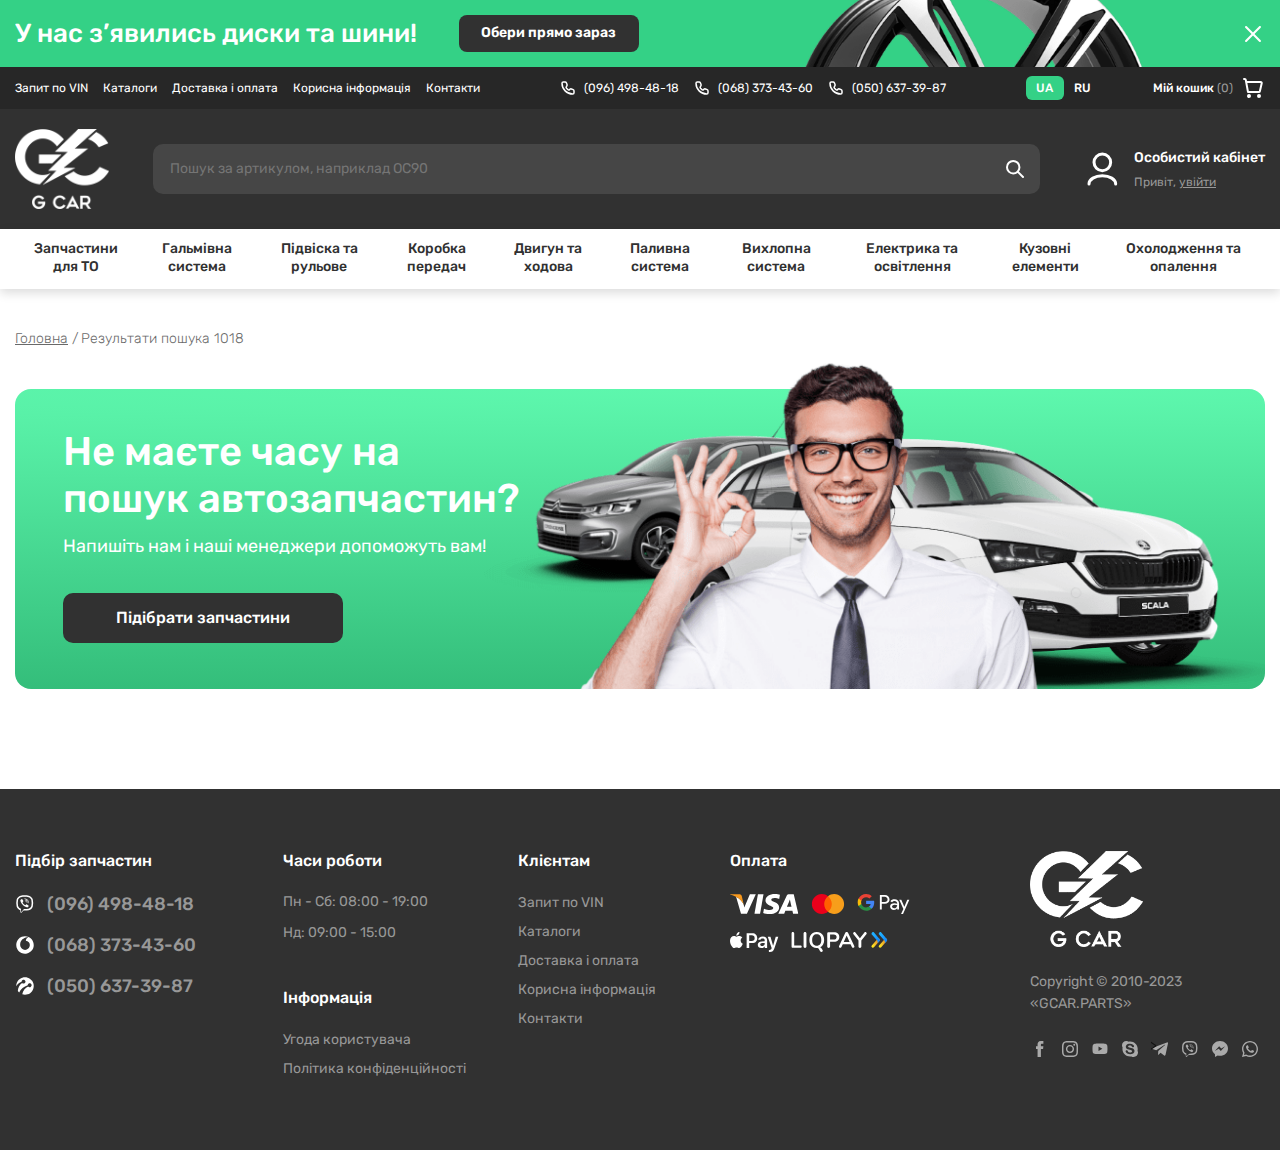
==== art_brand-gc.html @ 502cbfa2 "Create art_brand-gc page" ====
<!DOCTYPE html>
<html lang="uk">
	<head>
		<title>Car parts store</title>

		<meta charset="UTF-8">

		<!-- Fonts -->
		<link rel="preconnect" href="https://fonts.googleapis.com">
		<link rel="preconnect" href="https://fonts.gstatic.com" crossorigin>
		<link href="https://fonts.googleapis.com/css2?family=Rubik:ital,wght@0,300;0,400;0,500;0,600;0,700;0,800;0,900;1,300;1,400;1,500;1,600;1,700;1,800;1,900&display=swap" rel="stylesheet">

		<!-- CSS -->
		<link rel="stylesheet" type="text/css" href="css/style.css">

		<meta name="viewport" content="width=device-width, initial-scale=1">

		<meta name="format-detection" content="telephone=no">

		<meta name="robots" content="noindex">
	</head>
	<body>

		<header>

			<div class="header__ad">
				<div class="content-container">
					<div class="header__ad-container">
						<div class="header__ad-text-btn">
							<p>У нас з’явились диски та шини!</p>
							<a href="#">Обери прямо зараз</a>
						</div>
						<button class="header__ad-close" aria-label="Закрити" onClick="closeHeaderAd();"></button>
					</div>
				</div>
			</div>

			<div class="header__top">
				<div class="content-container">
					<div class="header__top-container">
						<div class="header__top-menu-tels-lang">
							<nav class="header__top-menu">
								<ul>
									<li><a href="#">Запит по VIN</a></li>
									<li><a href="#">Каталоги</a></li>
									<li><a href="#">Доставка і оплата</a></li>
									<li><a href="#">Корисна інформація</a></li>
									<li><a href="#">Контакти</a></li>
								</ul>
							</nav>
							<ul class="header__top-tels">
								<li><a href="#">(096) 498-48-18</a></li>
								<li><a href="#">(068) 373-43-60</a></li>
								<li><a href="#">(050) 637-39-87</a></li>
							</ul>
							<div class="header__top-lang">
								<span>UA</span>
								<a href="#">RU</a>
							</div>
						</div>
						<div class="header__top-cart">
							<a href="#">Мій кошик <span>0</span></a>
						</div>
					</div>
				</div>
			</div>

			<div class="header__center">
				<div class="content-container">
					<div class="header__center-container">
						<a href="index.html" class="header__center-logo">
							<img src="img/logo.png" alt="Logo">
						</a>
						<div class="header__center-search">
							<form action="#">
								<input type="text" placeholder="Пошук за артикулом, наприклад ОС90">
								<button aria-label="Пошук"></button>
							</form>
						</div>
						<a href="#" class="header__center-account">
							<img src="img/account.svg" alt="Аватар">
							<span>Особистий кабінет</span>
							<span>Привіт, <span>увійти</span></span>
						</a>
					</div>
				</div>
			</div>

			<div class="header__bottom">
				<div class="content-container">
					<div class="header__bottom-container">
						<div class="header__bottom-burger">
							<button aria-label="Меню" onClick="burgerMenu();">
								<span></span>
								<span></span>
								<span></span>
							</button>
						</div>
						<div class="header__bottom-menu">
							<ul>
								<li>
									<span>Запчастини для ТО</span>
									<div class="header__bottom-menu-sub">
										<div>
											<span>Деталі для технічного обслуговування</span>
											<ul>
												<li><a href="#">Гальмівні колодки</a></li>
												<li><a href="#">Гальмівні диски</a></li>
												<li><a href="#">Ремінь ГРМ</a></li>
												<li><a href="#">Свіча запалювання</a></li>
												<li><a href="#">Комплект ременів ГРМ</a></li>
											</ul>
										</div>
										<div>
											<span>Гальмівні елементи</span>
											<ul>
												<li><a href="#">Гальмівні колодки</a></li>
												<li><a href="#">Гальмівні диски</a></li>
												<li><a href="#">Комплект ременів ГРМ</a></li>
												<li><a href="#">Свіча запалювання</a></li>
												<li><a href="#">Комплект ременів ГРМ</a></li>
											</ul>
										</div>
									</div>
								</li>
								<li>
									<span>Гальмівна система</span>
									<div class="header__bottom-menu-sub">
										<div>
											<span>Гальмівні елементи</span>
											<ul>
												<li><a href="#">Гальмівні колодки</a></li>
												<li><a href="#">Гальмівні диски</a></li>
												<li><a href="#">Комплект ременів ГРМ</a></li>
												<li><a href="#">Свіча запалювання</a></li>
												<li><a href="#">Комплект ременів ГРМ</a></li>
												<li><a href="#">Гальмівні колодки</a></li>
												<li><a href="#">Гальмівні диски</a></li>
												<li><a href="#">Lorem ipsum dolor sit, amet consectetur, adipisicing elit.</a></li>
												<li><a href="#">Свіча запалювання</a></li>
												<li><a href="#">Комплект ременів ГРМ</a></li>
											</ul>
										</div>
									</div>
								</li>
								<li>
									<span>Підвіска та рульове</span>
									<div class="header__bottom-menu-sub">
										<div>
											<span>Гальмівні елементи</span>
											<ul>
												<li><a href="#">Гальмівні колодки</a></li>
												<li><a href="#">Гальмівні диски</a></li>
												<li><a href="#">Свіча запалювання</a></li>
												<li><a href="#">Комплект ременів ГРМ</a></li>
												<li><a href="#">Гальмівні колодки</a></li>
												<li><a href="#">Комплект ременів ГРМ</a></li>
												<li><a href="#">Гальмівні диски</a></li>
												<li><a href="#">Свіча запалювання</a></li>
												<li><a href="#">Комплект ременів ГРМ</a></li>
											</ul>
										</div>
										<div>
											<span>Гальмівні елементи</span>
											<ul>
												<li><a href="#">Гальмівні колодки</a></li>
												<li><a href="#">Гальмівні диски</a></li>
												<li><a href="#">Комплект ременів ГРМ</a></li>
												<li><a href="#">Свіча запалювання</a></li>
												<li><a href="#">Комплект ременів ГРМ</a></li>
											</ul>
										</div>
										<div>
											<span>Гальмівні елементи</span>
											<ul>
												<li><a href="#">Гальмівні колодки</a></li>
												<li><a href="#">Гальмівні диски</a></li>
												<li><a href="#">Свіча запалювання</a></li>
												<li><a href="#">Комплект ременів ГРМ</a></li>
											</ul>
										</div>
									</div>
								</li>
								<li>
									<span>Коробка передач</span>
									<div class="header__bottom-menu-sub">
										<div>
											<span>Гальмівні елементи</span>
											<ul>
												<li><a href="#">Гальмівні колодки</a></li>
												<li><a href="#">Гальмівні диски</a></li>
												<li><a href="#">Свіча запалювання</a></li>
												<li><a href="#">Гальмівні диски</a></li>
												<li><a href="#">Комплект ременів ГРМ</a></li>
												<li><a href="#">Гальмівні диски</a></li>
											</ul>
										</div>
										<div>
											<span>Гальмівні елементи</span>
											<ul>
												<li><a href="#">Гальмівні колодки</a></li>
												<li><a href="#">Гальмівні диски</a></li>
												<li><a href="#">Свіча запалювання</a></li>
												<li><a href="#">Гальмівні диски</a></li>
												<li><a href="#">Комплект ременів ГРМ</a></li>
												<li><a href="#">Гальмівні диски</a></li>
											</ul>
										</div>
									</div>
								</li>
								<li>
									<span>Двигун та ходова</span>
									<div class="header__bottom-menu-sub header__bottom-menu-sub_right">
										<div>
											<span>Деталі для технічного обслуговування</span>
											<ul>
												<li><a href="#">Гальмівні колодки</a></li>
												<li><a href="#">Гальмівні диски</a></li>
												<li><a href="#">Ремінь ГРМ</a></li>
												<li><a href="#">Свіча запалювання</a></li>
												<li><a href="#">Комплект ременів ГРМ</a></li>
												<li><a href="#">Гальмівні колодки</a></li>
												<li><a href="#">Гальмівні диски</a></li>
												<li><a href="#">Ремінь ГРМ</a></li>
												<li><a href="#">Свіча запалювання</a></li>
												<li><a href="#">Комплект ременів ГРМ</a></li>
												<li><a href="#">Гальмівні колодки</a></li>
												<li><a href="#">Гальмівні диски</a></li>
												<li><a href="#">Ремінь ГРМ</a></li>
												<li><a href="#">Свіча запалювання</a></li>
												<li><a href="#">Комплект ременів ГРМ</a></li>
												<li><a href="#">Гальмівні колодки</a></li>
												<li><a href="#">Гальмівні диски</a></li>
												<li><a href="#">Ремінь ГРМ</a></li>
												<li><a href="#">Свіча запалювання</a></li>
												<li><a href="#">Комплект ременів ГРМ</a></li>
											</ul>
										</div>
										<div>
											<span>Гальмівні елементи</span>
											<ul>
												<li><a href="#">Гальмівні колодки</a></li>
												<li><a href="#">Гальмівні диски</a></li>
												<li><a href="#">Комплект ременів ГРМ</a></li>
												<li><a href="#">Свіча запалювання</a></li>
												<li><a href="#">Комплект ременів ГРМ</a></li>
											</ul>
										</div>
										<div>
											<span>Деталі для технічного обслуговування</span>
											<ul>
												<li><a href="#">Гальмівні колодки</a></li>
												<li><a href="#">Гальмівні диски</a></li>
												<li><a href="#">Ремінь ГРМ</a></li>
												<li><a href="#">Свіча запалювання</a></li>
												<li><a href="#">Комплект ременів ГРМ</a></li>
											</ul>
										</div>
									</div>
								</li>
								<li>
									<span>Паливна система</span>
									<div class="header__bottom-menu-sub">
										<div>
											<span>Гальмівні елементи</span>
											<ul>
												<li><a href="#">Гальмівні колодки</a></li>
												<li><a href="#">Гальмівні диски</a></li>
												<li><a href="#">Комплект ременів ГРМ</a></li>
												<li><a href="#">Свіча запалювання</a></li>
												<li><a href="#">Комплект ременів ГРМ</a></li>
											</ul>
										</div>
									</div>
								</li>
								<li>
									<span>Вихлопна система</span>
									<div class="header__bottom-menu-sub">
										<div>
											<span>Гальмівні елементи</span>
											<ul>
												<li><a href="#">Гальмівні колодки</a></li>
												<li><a href="#">Гальмівні диски</a></li>
												<li><a href="#">Свіча запалювання</a></li>
												<li><a href="#">Комплект ременів ГРМ</a></li>
											</ul>
											<span>Елементи</span>
											<ul>
												<li><a href="#">Гальмівні колодки</a></li>
												<li><a href="#">Гальмівні диски</a></li>
											</ul>
										</div>
									</div>
								</li>
								<li>
									<span>Електрика та освітлення</span>
									<div class="header__bottom-menu-sub">
										<div>
											<span>Гальмівні елементи</span>
											<ul>
												<li><a href="#">Гальмівні колодки</a></li>
												<li><a href="#">Гальмівні диски</a></li>
												<li><a href="#">Свіча запалювання</a></li>
												<li><a href="#">Комплект ременів ГРМ</a></li>
												<li><a href="#">Гальмівні колодки</a></li>
												<li><a href="#">Гальмівні диски</a></li>
												<li><a href="#">Ремінь ГРМ</a></li>
												<li><a href="#">Свіча запалювання</a></li>
												<li><a href="#">Комплект ременів ГРМ</a></li>
												<li><a href="#">Гальмівні колодки</a></li>
												<li><a href="#">Гальмівні диски</a></li>
												<li><a href="#">Свіча запалювання</a></li>
											</ul>
										</div>
									</div>
								</li>
								<li>
									<span>Кузовні елементи</span>
									<div class="header__bottom-menu-sub header__bottom-menu-sub_right">
										<div>
											<span>Гальмівні елементи</span>
											<ul>
												<li><a href="#">Гальмівні колодки</a></li>
												<li><a href="#">Гальмівні диски</a></li>
												<li><a href="#">Свіча запалювання</a></li>
												<li><a href="#">Комплект ременів ГРМ</a></li>
												<li><a href="#">Гальмівні колодки</a></li>
												<li><a href="#">Гальмівні диски</a></li>
												<li><a href="#">Свіча запалювання</a></li>
												<li><a href="#">Комплект ременів ГРМ</a></li>
											</ul>
										</div>
										<div>
											<span>Гальмівні елементи</span>
											<ul>
												<li><a href="#">Гальмівні колодки</a></li>
												<li><a href="#">Гальмівні диски</a></li>
												<li><a href="#">Комплект ременів ГРМ</a></li>
												<li><a href="#">Свіча запалювання</a></li>
												<li><a href="#">Комплект ременів ГРМ</a></li>
											</ul>
											<span>Гальмівні елементи</span>
											<ul>
												<li><a href="#">Гальмівні колодки</a></li>
												<li><a href="#">Гальмівні диски</a></li>
												<li><a href="#">Свіча запалювання</a></li>
												<li><a href="#">Комплект ременів ГРМ</a></li>
												<li><a href="#">Гальмівні колодки</a></li>
												<li><a href="#">Гальмівні диски</a></li>
												<li><a href="#">Свіча запалювання</a></li>
												<li><a href="#">Комплект ременів ГРМ</a></li>
											</ul>
										</div>
									</div>
								</li>
								<li>
									<span>Охолодження та опалення</span>
									<div class="header__bottom-menu-sub header__bottom-menu-sub_right">
										<div>
											<span>Гальмівні елементи</span>
											<ul>
												<li><a href="#">Гальмівні колодки</a></li>
												<li><a href="#">Гальмівні диски</a></li>
												<li><a href="#">Свіча запалювання</a></li>
												<li><a href="#">Комплект ременів ГРМ</a></li>
												<li><a href="#">Гальмівні колодки</a></li>
												<li><a href="#">Гальмівні диски</a></li>
											</ul>
										</div>
										<div>
											<span>Гальмівні елементи</span>
											<ul>
												<li><a href="#">Гальмівні колодки</a></li>
												<li><a href="#">Гальмівні диски</a></li>
												<li><a href="#">Свіча запалювання</a></li>
											</ul>
											<span>Гальмівні елементи</span>
											<ul>
												<li><a href="#">Гальмівні колодки</a></li>
												<li><a href="#">Гальмівні диски</a></li>
											</ul>
										</div>
										<div>
											<span>Гальмівні елементи</span>
											<ul>
												<li><a href="#">Гальмівні колодки</a></li>
												<li><a href="#">Гальмівні диски</a></li>
												<li><a href="#">Свіча запалювання</a></li>
												<li><a href="#">Комплект ременів ГРМ</a></li>
												<li><a href="#">Гальмівні колодки</a></li>
												<li><a href="#">Гальмівні диски</a></li>
												<li><a href="#">Свіча запалювання</a></li>
												<li><a href="#">Комплект ременів ГРМ</a></li>
											</ul>
										</div>
									</div>
								</li>
							</ul>
						</div>
					</div>
				</div>
			</div>

		</header>

		<main class="main">

			<div>
				<div class="content-container">
					<ul class="breadcrumb">
						<li><a href="#">Головна</a></li>
						<li>Результати пошука 1018</li>
					</ul>
				</div>
			</div>

			

			<section class="contact-us">
				<div class="content-container">
					<div class="contact-us__container">
						<h2>Не маєте часу на пошук автозапчастин?</h2>
						<p class="p_18-21">Напишіть нам і наші менеджери допоможуть вам!</p>
						<a href="#">Підібрати запчастини</a>
						<img src="img/2cars-man.png" alt="Background image">
					</div>
				</div>

			</section>

		</main>

		<footer class="footer">
			<div class="content-container">
				<div class="footer__container">

					<div class="footer__tels">
						<p class="footer__title">Підбір запчастин</p>
						<div class="footer__tels-items">
							<a href="#">
								<span class="icon icon-viber"></span>
								<span>(096) 498-48-18</span>
							</a>
							<a href="#">
								<span class="icon icon-vodafone"></span>
								<span>(068) 373-43-60</span>
							</a>
							<a href="#">
								<span class="icon icon-lifecell"></span>
								<span>(050) 637-39-87</span>
							</a>
						</div>
					</div>

					<div class="footer__time-info">
						<div class="footer__time">
							<p class="footer__title">Часи роботи</p>
							<p>Пн - Сб:  08:00 - 19:00<br><br>Нд: 09:00 - 15:00</p>
						</div>
						<div class="footer__info">
							<p class="footer__title">Інформація</p>
							<div class="footer__links">
								<a href="#">Угода користувача</a>
								<a href="#">Політика конфіденційності</a>
							</div>
						</div>
					</div>

					<div class="footer__clients">
						<p class="footer__title">Клієнтам</p>
						<div class="footer__links">
							<a href="#">Запит по VIN</a>
							<a href="#">Каталоги</a>
							<a href="#">Доставка і оплата</a>
							<a href="#">Корисна інформація</a>
							<a href="#">Контакти</a>
						</div>
					</div>

					<div class="footer__payment">
						<p class="footer__title">Оплата</p>
						<div class="footer__payment-items">
							<span class="icon icon-visa"></span>
							<span class="icon icon-mastercard"></span>
							<span class="icon icon-google-pay"></span>
							<span class="icon icon-apple-pay"></span>
							<span class="icon icon-liqpay"></span>
						</div>
					</div>

					<div class="footer__logo-copy-socials">
						<img class="footer__logo" src="img/logo.png" alt="Logo">
						<p class="footer__copy">Copyright © 2010-2023 «GCAR.PARTS»</p>
						<div class="footer__socials">
							<a href="#" aria-label="Facebook" class="icon icon-socials icon-socials-facebook"></a>
							<a href="#" aria-label="Instagram" class="icon icon-socials icon-socials-instagram"></a>
							<a href="#" aria-label="YouTube" class="icon icon-socials icon-socials-youtube"></a>
							<a href="#" aria-label="Skype" class="icon icon-socials icon-socials-skype"></a>
							<a href="#" aria-label="Telegram" class="icon icon-socials icon-socials-telegram">></a>
							<a href="#" aria-label="Viber" class="icon icon-socials icon-socials-viber"></a>
							<a href="#" aria-label="Messanger" class="icon icon-socials icon-socials-messenger"></a>
							<a href="#" aria-label="WhatsApp" class="icon icon-socials icon-socials-whatsapp"></a>
						</div>
					</div>

				</div>
			</div>
		</footer>
		
		<script src="js/script.js"></script>
	</body>
</html>
---- css/style.css ----
@charset "UTF-8";
* {
	padding: 0;
	margin: 0;
	border: 0;
}

*, *:before, *:after {
	-webkit-box-sizing: border-box;
	box-sizing: border-box;
}

:focus, :active {
	outline: none;
}

a:focus, a:active {
	outline: none;
}

nav, footer, header, aside {
	display: block;
}

html, body {
	height: 100%;
	width: 100%;
	font-size: 100%;
	line-height: 1;
	font-size: 14px;
	-ms-text-size-adjust: 100%;
	-moz-text-size-adjust: 100%;
	-webkit-text-size-adjust: 100%;
}

input, button, textarea {
	font-family: inherit;
}

input::-ms-clear {
	display: none;
}

button {
	cursor: pointer;
}

button::-moz-focus-inner {
	padding: 0;
	border: 0;
}

a, a:visited {
	text-decoration: none;
}

a:hover {
	font-style: none;
}

ul li {
	list-style: none;
}

img {
	vertical-align: top;
}

h1, h2, h3, h4, h5, h6 {
	font-size: inherit;
	font-weight: 400;
}

.icon-viber {
	background: url("../img/viber.svg");
}
.icon-vodafone {
	background: url("../img/vodafone.svg");
}
.icon-lifecell {
	background: url("../img/lifecell.svg");
}
.icon-visa {
	width: 69px;
	height: 20px;
	background: url("../img/visa.svg");
}
.icon-mastercard {
	width: 34px;
	height: 20px;
	background: url("../img/mastercard.svg");
}
.icon-google-pay {
	width: 53px;
	height: 20px;
	background: url("../img/google-pay.svg");
}
.icon-apple-pay {
	width: 49px;
	height: 20px;
	background: url("../img/apple-pay.svg");
}
.icon-liqpay {
	width: 97px;
	height: 20px;
	background: url("../img/liqpay.svg");
}
.icon-socials {
	-webkit-filter: grayscale(1);
	        filter: grayscale(1);
	-webkit-transition: all 0.2s ease;
	transition: all 0.2s ease;
}
.icon-socials-facebook {
	background: url("../img/facebook.svg");
}
.icon-socials-instagram {
	background: url("../img/instagram.svg");
}
.icon-socials-youtube {
	background: url("../img/youtube.svg");
}
.icon-socials-skype {
	background: url("../img/skype.svg");
}
.icon-socials-telegram {
	background: url("../img/telegram.svg");
}
.icon-socials-viber {
	background: url("../img/socials-viber.svg");
}
.icon-socials-messenger {
	background: url("../img/messenger.svg");
}
.icon-socials-whatsapp {
	background: url("../img/whatsapp.svg");
}

@media (hover: hover) {
	.icon-socials:hover {
		-webkit-filter: grayscale(0);
		        filter: grayscale(0);
	}
}
.icon {
	display: inline-block;
	background-size: 100% 100%;
	background-repeat: no-repeat;
}

* {
	font-family: "Rubik", sans-serif;
}

h1, h2, h3, h4 {
	color: #313131;
}

h1, h2 {
	font-size: 40px;
	line-height: 47px;
	font-weight: 500;
}

h3 {
	font-size: 30px;
	line-height: 36px;
	font-weight: 500;
}

h4 {
	font-size: 26px;
	line-height: 31px;
}

@media (max-width: 767.5px) {
	h1, h2 {
		font-size: 32px;
		line-height: 39px;
	}
	h3 {
		font-size: 26px;
		line-height: 31px;
	}
	h4 {
		font-size: 22px;
		line-height: 26px;
	}
}
@media (max-width: 575.5px) {
	h1, h2 {
		font-size: 25px;
		line-height: 32px;
	}
	h3 {
		font-size: 21px;
		line-height: 25px;
	}
	h4 {
		font-size: 19px;
		line-height: 22px;
	}
}
.content-container {
	width: 100%;
	max-width: 1310px;
	margin: 0 auto;
	padding: 0 15px;
}

@media (max-width: 575px) {
	.content-container {
		padding: 0 10px;
	}
}
.header__ad {
	background: #34D186;
	display: -ms-grid;
	display: grid;
	-ms-grid-rows: 1fr;
	grid-template-rows: 1fr;
	-webkit-transition: grid-template-rows 0.2s ease-out;
	transition: grid-template-rows 0.2s ease-out;
	transition: grid-template-rows 0.2s ease-out, -ms-grid-rows 0.2s ease-out;
}
.header__ad .content-container {
	overflow: hidden;
}
.header__ad-container {
	position: relative;
	padding: 15px 0;
	display: -webkit-box;
	display: -ms-flexbox;
	display: flex;
	-webkit-box-orient: horizontal;
	-webkit-box-direction: normal;
	    -ms-flex-direction: row;
	        flex-direction: row;
	gap: 0;
	-webkit-box-align: center;
	    -ms-flex-align: center;
	        align-items: center;
	-webkit-box-pack: justify;
	    -ms-flex-pack: justify;
	        justify-content: space-between;
	background: url("../img/wheel.png") no-repeat;
	background-size: 367px 367px;
	background-position: right 12.21% top -51px;
	overflow: hidden;
}
.header__ad-text-btn {
	position: relative;
	z-index: 2;
	display: -webkit-inline-box;
	display: -ms-inline-flexbox;
	display: inline-flex;
	-webkit-box-orient: horizontal;
	-webkit-box-direction: normal;
	    -ms-flex-direction: row;
	        flex-direction: row;
	gap: 42px;
	-webkit-box-align: center;
	    -ms-flex-align: center;
	        align-items: center;
	-webkit-box-pack: start;
	    -ms-flex-pack: start;
	        justify-content: flex-start;
}
.header__ad-text-btn p {
	font-size: 26px;
	line-height: 36px;
	font-weight: 500;
	color: #FFF;
}
.header__ad-text-btn a {
	display: inline-block;
	padding: 11px 23px 12px 22px;
	font-size: 14px;
	line-height: 1;
	font-weight: 600;
	color: #FFF;
	border-radius: 8px;
	background: #313131;
}
.header__ad-close {
	position: relative;
	z-index: 2;
	width: 24px;
	height: 24px;
	background: url("../img/close.svg") no-repeat;
	background-size: 100% 100%;
	cursor: pointer;
}
.header__top {
	background: #272727;
}
.header__top-container {
	display: -webkit-box;
	display: -ms-flexbox;
	display: flex;
	-webkit-box-orient: horizontal;
	-webkit-box-direction: normal;
	    -ms-flex-direction: row;
	        flex-direction: row;
	gap: 0;
	-webkit-box-align: center;
	    -ms-flex-align: center;
	        align-items: center;
	-webkit-box-pack: justify;
	    -ms-flex-pack: justify;
	        justify-content: space-between;
	padding: 9px 0;
}
.header__top-menu-tels-lang {
	width: calc(100% - (3.5% + 119px));
	display: -webkit-box;
	display: -ms-flexbox;
	display: flex;
	-webkit-box-orient: horizontal;
	-webkit-box-direction: normal;
	    -ms-flex-direction: row;
	        flex-direction: row;
	gap: 30px;
	-webkit-box-align: center;
	    -ms-flex-align: center;
	        align-items: center;
	-webkit-box-pack: justify;
	    -ms-flex-pack: justify;
	        justify-content: space-between;
}
.header__top-menu ul {
	display: -webkit-inline-box;
	display: -ms-inline-flexbox;
	display: inline-flex;
	-webkit-box-orient: horizontal;
	-webkit-box-direction: normal;
	    -ms-flex-direction: row;
	        flex-direction: row;
	gap: 15px;
	-webkit-box-align: center;
	    -ms-flex-align: center;
	        align-items: center;
	-webkit-box-pack: start;
	    -ms-flex-pack: start;
	        justify-content: flex-start;
}
.header__top-menu ul li a {
	font-size: 12px;
	line-height: 1;
	color: #FFF;
}
.header__top-tels {
	display: -webkit-inline-box;
	display: -ms-inline-flexbox;
	display: inline-flex;
	-webkit-box-orient: horizontal;
	-webkit-box-direction: normal;
	    -ms-flex-direction: row;
	        flex-direction: row;
	gap: 15px;
	-webkit-box-align: center;
	    -ms-flex-align: center;
	        align-items: center;
	-webkit-box-pack: start;
	    -ms-flex-pack: start;
	        justify-content: flex-start;
}
.header__top-tels li a {
	display: inline-block;
	padding-left: 24px;
	font-size: 12px;
	line-height: 16px;
	color: #FFF;
	background: url("../img/tel.svg") no-repeat;
	background-size: 16px 16px;
	background-position: left;
}
.header__top-lang {
	display: -webkit-inline-box;
	display: -ms-inline-flexbox;
	display: inline-flex;
	-webkit-box-orient: horizontal;
	-webkit-box-direction: normal;
	    -ms-flex-direction: row;
	        flex-direction: row;
	gap: 0px;
	-webkit-box-align: center;
	    -ms-flex-align: center;
	        align-items: center;
	-webkit-box-pack: start;
	    -ms-flex-pack: start;
	        justify-content: flex-start;
}
.header__top-lang span, .header__top-lang a {
	display: inline-block;
	padding: 6px 11px 6px 10px;
	font-size: 12px;
	line-height: 1;
	color: #FFF;
	font-weight: 500;
	border-radius: 6px;
}
.header__top-lang span {
	background: #34D186;
}
.header__top-cart a {
	position: relative;
	display: inline-block;
	padding-right: 32px;
	font-size: 12px;
	line-height: 24px;
	color: #FFF;
	font-weight: 500;
	background: url("../img/cart.svg") no-repeat;
	background-size: 24px 24px;
	background-position: right;
}
.header__top-cart a span {
	color: #989898;
	font-weight: 400;
}
.header__top-cart a span:before {
	content: "(";
}
.header__top-cart a span:after {
	content: ")";
}
.header__center {
	background: #313131;
}
.header__center-container {
	padding: 20px 0;
	display: -ms-grid;
	display: grid;
	-ms-grid-columns: auto 44px 1fr 44px auto;
	grid-template-columns: auto 1fr auto;
	gap: 44px;
	-webkit-box-align: center;
	    -ms-flex-align: center;
	        align-items: center;
	-webkit-box-pack: left;
	    -ms-flex-pack: left;
	        justify-content: left;
}
.header__center-logo {
	display: inline-block;
}
.header__center-logo img {
	height: 80px;
}
.header__center-search {
	position: relative;
}
.header__center-search input {
	position: relative;
	z-index: 1;
	width: 100%;
	padding: 15px 53px 15px 17px;
	font-size: 14px;
	line-height: 20px;
	color: #fff;
	border-radius: 10px;
	background: #464646;
}
.header__center-search button {
	position: absolute;
	z-index: 2;
	right: 15px;
	top: 15px;
	width: 20px;
	height: 20px;
	background: url("../img/search.svg") no-repeat;
	background-size: 100% 100%;
}
.header__center-account {
	display: -ms-grid;
	display: grid;
	-ms-grid-columns: auto 14px 1fr;
	grid-template-columns: auto 1fr;
	gap: 8px 14px;
	-webkit-box-align: center;
	    -ms-flex-align: center;
	        align-items: center;
	-webkit-box-pack: left;
	    -ms-flex-pack: left;
	        justify-content: left;
}
.header__center-account img {
	-ms-grid-column: 1;
	-ms-grid-column-span: 1;
	grid-column: 1/2;
	-ms-grid-row: 1;
	-ms-grid-row-span: 2;
	grid-row: 1/3;
	width: 36px;
	height: 36px;
	-o-object-fit: cover;
	   object-fit: cover;
}
.header__center-account span:nth-child(2) {
	font-size: 14px;
	line-height: 18px;
	color: #FFF;
	font-weight: 500;
}
.header__center-account span:nth-child(3) {
	font-size: 12px;
	line-height: 14px;
	color: #989898;
}
.header__center-account span:nth-child(3) span {
	text-decoration: underline;
}
.header__bottom {
	background: #FFF;
	-webkit-box-shadow: 0px 4px 10px 0px rgba(0, 0, 0, 0.14);
	        box-shadow: 0px 4px 10px 0px rgba(0, 0, 0, 0.14);
}
.header__bottom-burger {
	display: none;
	padding: 15px 0;
}
.header__bottom-burger button {
	display: -webkit-box;
	display: -ms-flexbox;
	display: flex;
	-webkit-box-orient: vertical;
	-webkit-box-direction: normal;
	    -ms-flex-direction: column;
	        flex-direction: column;
	gap: 0px;
	-webkit-box-align: stretch;
	    -ms-flex-align: stretch;
	        align-items: stretch;
	-ms-flex-pack: distribute;
	    justify-content: space-around;
	width: 35px;
	height: 35px;
	background: transparent;
}
.header__bottom-burger button span {
	display: inline-block;
	height: 5px;
	width: 100%;
	background: #313131;
	border-radius: 5px;
}
.header__bottom-menu {
	position: relative;
}
.header__bottom-menu > ul:nth-child(1) {
	display: -webkit-box;
	display: -ms-flexbox;
	display: flex;
	-webkit-box-orient: horizontal;
	-webkit-box-direction: normal;
	    -ms-flex-direction: row;
	        flex-direction: row;
	gap: 0px;
	-webkit-box-align: stretch;
	    -ms-flex-align: stretch;
	        align-items: stretch;
	-webkit-box-pack: justify;
	    -ms-flex-pack: justify;
	        justify-content: space-between;
}
.header__bottom-menu > ul:nth-child(1) > li > span, .header__bottom-menu > ul:nth-child(1) > li > a {
	display: -webkit-box;
	display: -ms-flexbox;
	display: flex;
	-webkit-box-orient: horizontal;
	-webkit-box-direction: normal;
	    -ms-flex-direction: row;
	        flex-direction: row;
	gap: 0px;
	-webkit-box-align: center;
	    -ms-flex-align: center;
	        align-items: center;
	-webkit-box-pack: center;
	    -ms-flex-pack: center;
	        justify-content: center;
	padding: 11px 10px 13px 10px;
	height: 100%;
	font-size: 14px;
	line-height: 18px;
	color: #313131;
	text-align: center;
	font-weight: 500;
	cursor: pointer;
}
.header__bottom-menu-sub {
	position: absolute;
	top: 100%;
	left: auto;
	z-index: 10;
	padding: 0 20px 20px 20px;
	display: -webkit-box;
	display: -ms-flexbox;
	display: flex;
	-webkit-box-orient: horizontal;
	-webkit-box-direction: normal;
	    -ms-flex-direction: row;
	        flex-direction: row;
	gap: 0 20px;
	-webkit-box-align: start;
	    -ms-flex-align: start;
	        align-items: flex-start;
	-webkit-box-pack: start;
	    -ms-flex-pack: start;
	        justify-content: flex-start;
	-ms-flex-wrap: wrap;
	    flex-wrap: wrap;
	max-width: 890px;
	background: #fff;
	-webkit-box-shadow: 0px 2px 5px rgba(0, 0, 0, 0.18);
	        box-shadow: 0px 2px 5px rgba(0, 0, 0, 0.18);
	visibility: hidden;
	-webkit-transition-delay: 0.25s;
	        transition-delay: 0.25s;
}
.header__bottom-menu-sub div {
	width: 270px;
}
.header__bottom-menu-sub div span {
	display: inline-block;
	margin: 20px 0 15px 0;
	font-size: 14px;
	line-height: 18px;
	color: #313131;
	font-weight: 600;
}
.header__bottom-menu-sub div ul {
	display: -webkit-box;
	display: -ms-flexbox;
	display: flex;
	-webkit-box-orient: vertical;
	-webkit-box-direction: normal;
	    -ms-flex-direction: column;
	        flex-direction: column;
	gap: 10px;
	-webkit-box-align: start;
	    -ms-flex-align: start;
	        align-items: flex-start;
	-webkit-box-pack: start;
	    -ms-flex-pack: start;
	        justify-content: flex-start;
}
.header__bottom-menu-sub div ul li a {
	font-size: 14px;
	line-height: 1;
	color: #313131;
}
.header__bottom-menu-sub_right {
	left: auto;
	right: 0;
}

@media (hover: hover) {
	.header__top-menu ul li a:hover {
		color: #32BB78;
		text-decoration: underline;
	}
	.header__bottom-menu-sub div ul li a:hover {
		opacity: 0.85;
	}
}
@media (min-width: 991.6px) {
	.header__bottom-menu > ul:nth-child(1) > li:hover > span {
		color: #FFF;
		background: #313131;
	}
	.header__bottom-menu > ul:nth-child(1) > li:hover .header__bottom-menu-sub {
		visibility: visible;
	}
}
@media (max-width: 1199.5px) {
	.header__ad-container {
		background-position: right 7% top -51px;
	}
	.header__top-tels li:nth-child(3) {
		display: none;
	}
}
@media (max-width: 1099.5px) {
	.header__ad-container {
		background-size: 300px 300px;
		background-position: right 5% top -41px;
	}
	.header__ad-text-btn {
		gap: 25px;
	}
}
@media (max-width: 1060px) {
	.header__top-tels li:nth-child(2) {
		display: none;
	}
}
@media (max-width: 991.5px) {
	.header__ad {
		display: none;
	}
	.header__top-container {
		position: relative;
		padding: 15px 0;
	}
	.header__top-menu-tels-lang {
		width: auto;
		gap: 0;
	}
	.header__top-menu {
		display: none;
	}
	.header__top-lang {
		position: absolute;
		top: 11px;
		left: 50%;
		-webkit-transform: translate(-50%, 0);
		        transform: translate(-50%, 0);
	}
	.header__center-container {
		padding: 15px 0;
		gap: 30px;
	}
	.header__center-logo img {
		height: 60px;
	}
	.header__bottom-burger {
		display: block;
	}
	.header__bottom-menu {
		display: -ms-grid;
		display: grid;
		-ms-grid-rows: 0fr;
		grid-template-rows: 0fr;
		-webkit-transition: all 0.5s ease-out;
		transition: all 0.5s ease-out;
	}
	.header__bottom-menu > ul:nth-child(1) {
		display: -webkit-box;
		display: -ms-flexbox;
		display: flex;
		-webkit-box-orient: vertical;
		-webkit-box-direction: normal;
		    -ms-flex-direction: column;
		        flex-direction: column;
		gap: 8px;
		-webkit-box-align: stretch;
		    -ms-flex-align: stretch;
		        align-items: stretch;
		-webkit-box-pack: stretch;
		    -ms-flex-pack: stretch;
		        justify-content: stretch;
		overflow: hidden;
	}
	.header__bottom-menu > ul:nth-child(1) > li {
		display: -ms-grid;
		display: grid;
		-ms-grid-rows: 28px 0fr;
		grid-template-rows: 28px 0fr;
		-webkit-transition: grid-template-rows 0.5s ease-out;
		transition: grid-template-rows 0.5s ease-out;
		transition: grid-template-rows 0.5s ease-out, -ms-grid-rows 0.5s ease-out;
	}
	.header__bottom-menu > ul:nth-child(1) > li > span, .header__bottom-menu > ul:nth-child(1) > li > a {
		-webkit-box-align: stretch;
		    -ms-flex-align: stretch;
		        align-items: stretch;
		-webkit-box-pack: stretch;
		    -ms-flex-pack: stretch;
		        justify-content: stretch;
		padding: 5px 0;
		height: auto;
		font-size: 16px;
		line-height: 21px;
		text-align: left;
	}
	.header__bottom-menu > ul:nth-child(1) > li.open {
		-ms-grid-rows: 28px 1fr;
		grid-template-rows: 28px 1fr;
	}
	.header__bottom-menu > ul:nth-child(1) > li.open .header__bottom-menu-sub {
		visibility: visible;
		margin-top: 0;
		padding: 0 15px 15px 15px;
		border-top-color: #313131;
	}
	.header__bottom-menu_open {
		-ms-grid-rows: 1fr;
		grid-template-rows: 1fr;
		padding-bottom: 15px;
	}
	.header__bottom-menu-sub {
		position: static;
		width: auto;
		padding: 0 15px;
		margin-top: -6px;
		display: block;
		-webkit-box-shadow: none;
		        box-shadow: none;
		border-top: 1px solid rgba(0, 0, 0, 0);
		-webkit-transition: all 0.5s ease-out;
		transition: all 0.5s ease-out;
		overflow: hidden;
	}
	.header__bottom-menu-sub div {
		width: auto;
	}
	.header__bottom-menu-sub div span {
		margin: 15px 0 11px 0;
		font-size: 16px;
		line-height: 21px;
	}
	.header__bottom-menu-sub div ul {
		gap: 8px;
	}
	.header__bottom-menu-sub div ul li a {
		font-size: 16px;
		line-height: 19px;
	}
}
@media (max-width: 767.5px) {
	.header__center-container {
		padding: 15px 0;
		-ms-grid-columns: auto 0 1fr;
		grid-template-columns: auto 1fr;
		gap: 15px 0;
	}
	.header__center-logo img {
		height: 50px;
	}
	.header__center-search {
		-ms-grid-column: 1;
		-ms-grid-column-span: 2;
		grid-column: 1/3;
		-ms-grid-row: 2;
		-ms-grid-row-span: 1;
		grid-row: 2/3;
	}
	.header__center-account {
		-ms-grid-column-align: right;
		    justify-self: right;
	}
	.header__bottom-burger {
		padding: 10px 0;
	}
}
@media (max-width: 575.5px) {
	.header__top-tels li a {
		padding-left: 21px;
	}
	.header__top-lang {
		top: 13px;
	}
	.header__top-lang span, .header__top-lang a {
		padding: 4px 6px 4px 6px;
	}
	.header__top-cart a {
		padding-right: 28px;
	}
	.header__center-search input {
		padding: 10px 40px 10px 11px;
	}
	.header__center-search button {
		right: 10px;
		top: 10px;
	}
}
.p_18-21 {
	font-size: 18px;
	line-height: 21px;
}

@media (max-width: 767.5px) {
	.p_18-21 {
		font-size: 17px;
		line-height: 19px;
	}
}
@media (max-width: 575.5px) {
	.p_18-21 {
		font-size: 16px;
		line-height: 18px;
	}
}
.car-choice {
	position: relative;
	z-index: 5;
}
.car-choice__container {
	padding: 70px 0;
}
.car-choice__container > p {
	margin: 16px 0 50px 0;
	color: #313131;
}
.car-choice__container_tabs2-only {
	padding: 0 0 70px 0;
}
.car-choice__container_tabs2-only .car-choice__tabs2 {
	padding: 0;
}
.car-choice__tabs1-btns {
	display: -webkit-inline-box;
	display: -ms-inline-flexbox;
	display: inline-flex;
	-webkit-box-orient: horizontal;
	-webkit-box-direction: normal;
	    -ms-flex-direction: row;
	        flex-direction: row;
	gap: 11px;
	-webkit-box-align: center;
	    -ms-flex-align: center;
	        align-items: center;
	-webkit-box-pack: start;
	    -ms-flex-pack: start;
	        justify-content: flex-start;
}
.car-choice__tabs1-btns button {
	width: 256px;
	padding: 15px 20px;
	display: -webkit-inline-box;
	display: -ms-inline-flexbox;
	display: inline-flex;
	-webkit-box-orient: horizontal;
	-webkit-box-direction: normal;
	    -ms-flex-direction: row;
	        flex-direction: row;
	gap: 12px;
	-webkit-box-align: center;
	    -ms-flex-align: center;
	        align-items: center;
	-webkit-box-pack: center;
	    -ms-flex-pack: center;
	        justify-content: center;
	border-radius: 10px;
	background: #F4F4F4;
	-webkit-transition: all 0.15s ease;
	transition: all 0.15s ease;
}
.car-choice__tabs1-btns button svg {
	width: 20px;
	height: 20px;
}
.car-choice__tabs1-btns button svg path {
	-webkit-transition: all 0.15s ease;
	transition: all 0.15s ease;
}
.car-choice__tabs1-btns button span {
	font-size: 16px;
	line-height: 19px;
	color: #313131;
	font-weight: 500;
	-webkit-transition: all 0.15s ease;
	transition: all 0.15s ease;
}
.car-choice__tabs1-btns button:nth-child(1) svg path {
	fill: #313131;
}
.car-choice__tabs1-btns button:nth-child(2) svg path,
.car-choice__tabs1-btns button:nth-child(3) svg path {
	stroke: #313131;
}
.car-choice__tabs1-btns button.active,
.car-choice__tabs1-btns button:hover {
	background: #34D186;
}
.car-choice__tabs1-btns button.active span,
.car-choice__tabs1-btns button:hover span {
	color: #FFF;
}
.car-choice__tabs1-btns button:nth-child(1).active svg path,
.car-choice__tabs1-btns button:nth-child(1):hover svg path {
	fill: #FFFFFF;
}
.car-choice__tabs1-btns button:nth-child(2).active svg path,
.car-choice__tabs1-btns button:nth-child(2):hover svg path,
.car-choice__tabs1-btns button:nth-child(3).active svg path,
.car-choice__tabs1-btns button:nth-child(3):hover svg path {
	stroke: #FFFFFF;
}
.car-choice__tabs1-content {
	display: none;
}
.car-choice__tabs1-content.open {
	display: block;
}
.car-choice__tabs2 {
	padding: 10px 0 0 0;
}
.car-choice__tabs2-btns {
	display: -webkit-inline-box;
	display: -ms-inline-flexbox;
	display: inline-flex;
	-webkit-box-orient: horizontal;
	-webkit-box-direction: normal;
	    -ms-flex-direction: row;
	        flex-direction: row;
	gap: 10px;
	-webkit-box-align: center;
	    -ms-flex-align: center;
	        align-items: center;
	-webkit-box-pack: start;
	    -ms-flex-pack: start;
	        justify-content: flex-start;
}
.car-choice__tabs2-btns button {
	position: relative;
	width: 190px;
	padding: 15px 44px 15px 20px;
	font-size: 16px;
	line-height: 19px;
	color: #FFF;
	font-weight: 500;
	text-align: left;
	border-radius: 10px;
	background: #313131;
}
.car-choice__tabs2-btns button:after {
	content: "";
	position: absolute;
	top: 15px;
	right: 16px;
	display: inline-block;
	width: 20px;
	height: 20px;
	background: url("../img/arrow_white.svg") no-repeat;
	background-size: 100% 100%;
}
.car-choice__tabs2-btns button:disabled {
	color: #989898;
	background: #F4F4F4;
	cursor: not-allowed;
}
.car-choice__tabs2-btns button:disabled:after {
	background: url("../img/arrow_grey.svg") no-repeat;
	background-size: 100% 100%;
}
.car-choice__tabs2-content {
	margin-top: 10px;
	-webkit-filter: drop-shadow(0px 4px 14px rgba(0, 0, 0, 0.14));
	        filter: drop-shadow(0px 4px 14px rgba(0, 0, 0, 0.14));
	background: #F4F4F4;
}
.car-choice__tabs2-content button {
	padding: 13px 20px 20px 21px;
	font-size: 14px;
	line-height: 20px;
	color: #313131;
	text-align: left;
	border-right: 1px solid #DCDCDC;
	border-bottom: 1px solid #DCDCDC;
	background: #fff;
}
.car-choice__tabs2-content button:hover {
	color: #34D186;
	text-decoration: underline;
	background: #F4F4F4;
}
.car-choice__tabs2-content button:disabled {
	color: #DCDCDC;
	text-decoration: none;
	background: #F4F4F4;
	cursor: not-allowed;
}
.car-choice__tabs2-content_table6 {
	display: -ms-grid;
	display: grid;
	grid-template-columns: repeat(auto-fill, minmax(190px, 1fr));
	gap: 0;
	-webkit-box-align: stretch;
	    -ms-flex-align: stretch;
	        align-items: stretch;
	-webkit-box-pack: stretch;
	    -ms-flex-pack: stretch;
	        justify-content: stretch;
}
.car-choice__tabs2-content_engine div {
	display: -ms-grid;
	display: grid;
	grid-template-columns: repeat(auto-fill, minmax(90px, 1fr));
	gap: 0;
	-webkit-box-align: stretch;
	    -ms-flex-align: stretch;
	        align-items: stretch;
	-webkit-box-pack: stretch;
	    -ms-flex-pack: stretch;
	        justify-content: stretch;
}
.car-choice__tabs2-content_engine div p {
	padding: 13px 20px 20px 21px;
	-ms-grid-column: 1;
	-ms-grid-column-span: 2;
	grid-column: 1/3;
	font-size: 14px;
	line-height: 20px;
	color: #313131;
	background: #fff;
	border-right: 1px solid #DCDCDC;
	border-bottom: 1px solid #DCDCDC;
	cursor: not-allowed;
}
.car-choice__tabs2-content_mod {
	display: -ms-grid;
	display: grid;
	grid-template-columns: repeat(auto-fill, minmax(220px, 1fr));
	gap: 0;
	-webkit-box-align: stretch;
	    -ms-flex-align: stretch;
	        align-items: stretch;
	-webkit-box-pack: stretch;
	    -ms-flex-pack: stretch;
	        justify-content: stretch;
}
.car-choice__tabs2-content_mod button {
	position: relative;
}
.car-choice__tabs2-content_mod button p {
	font-size: 14px;
	line-height: 20px;
	font-weight: 500;
}
.car-choice__tabs2-content_mod button span {
	display: block;
	font-size: 12px;
	line-height: 20px;
}
.car-choice__tabs2-content_mod button div {
	position: absolute;
	top: 100%;
	left: 0;
	display: none;
	width: 100%;
	padding: 13px 20px 20px 21px;
	background: #F4F4F4;
}
.car-choice__tabs2-content_mod button:hover {
	text-decoration: none;
}
.car-choice__v-n {
	padding: 20px 0 0 0;
}
.car-choice__v-n p {
	display: inline-block;
	margin-right: 30px;
	color: #313131;
}
.car-choice__v-n-input {
	display: -ms-inline-grid;
	display: inline-grid;
	-ms-grid-columns: 1fr 0 auto;
	grid-template-columns: 1fr auto;
	gap: 0;
	-webkit-box-align: stretch;
	    -ms-flex-align: stretch;
	        align-items: stretch;
	-webkit-box-pack: stretch;
	    -ms-flex-pack: stretch;
	        justify-content: stretch;
	width: 100%;
	max-width: 376px;
}
.car-choice__v-n-input input {
	width: 100%;
	padding: 15px 17px;
	font-size: 16px;
	line-height: 20px;
	color: #313131;
	text-align: center;
	border-radius: 10px 0 0 10px;
	background: #F4F4F4;
}
.car-choice__v-n-input button {
	padding: 15px;
	font-size: 16px;
	line-height: 20px;
	color: #fff;
	border-radius: 0 10px 10px 0;
	background: #34D186;
}

@media (hover: hover) {
	.car-choice__tabs2-content_mod button:hover div {
		display: block;
	}
}
@media (max-width: 1020px) {
	.car-choice__container {
		padding: 50px 0;
	}
	.car-choice__container > p {
		margin: 14px 0 40px 0;
	}
	.car-choice__container_tabs2-only {
		padding: 0 0 50px 0;
	}
	.car-choice__container_tabs2-only .car-choice__tabs2 {
		padding: 0;
	}
	.car-choice__tabs1-btns {
		display: -webkit-box;
		display: -ms-flexbox;
		display: flex;
		-webkit-box-pack: center;
		    -ms-flex-pack: center;
		        justify-content: center;
		-ms-flex-wrap: wrap;
		    flex-wrap: wrap;
	}
	.car-choice__tabs2 {
		padding: 25px 0 0 0;
	}
	.car-choice__tabs2-btns {
		-webkit-box-pack: center;
		    -ms-flex-pack: center;
		        justify-content: center;
		-ms-flex-wrap: wrap;
		    flex-wrap: wrap;
	}
	.car-choice__tabs2-content_engine div p {
		-ms-grid-row: 1;
		-ms-grid-row-span: 1;
		grid-row: 1/2;
		grid-column: 1/-1;
	}
	.car-choice__v-n {
		text-align: center;
	}
	.car-choice__v-n p {
		display: block;
		margin: 0 0 10px 0;
	}
}
@media (max-width: 767.5px) {
	.car-choice__container {
		padding: 40px 0;
	}
	.car-choice__container > p {
		margin: 12px 0 30px 0;
	}
	.car-choice__container_tabs2-only {
		padding: 0 0 40px 0;
	}
}
@media (max-width: 575.5px) {
	.car-choice__container {
		padding: 30px 0;
	}
	.car-choice__container > p {
		margin: 10px 0 25px 0;
	}
	.car-choice__container_tabs2-only {
		padding: 0 0 30px 0;
	}
	.car-choice__tabs1-btns button {
		width: auto;
	}
	.car-choice__tabs2-btns button {
		width: auto;
	}
	.car-choice__tabs2-content_table6 {
		-ms-grid-columns: 1fr 1fr;
		grid-template-columns: 1fr 1fr;
	}
	.car-choice__tabs2-content_mod {
		-ms-grid-columns: 1fr 1fr;
		grid-template-columns: 1fr 1fr;
	}
}
.swiper-fullwidth {
	height: 496px;
}
.swiper-fullwidth .owl-stage-outer,
.swiper-fullwidth .owl-stage,
.swiper-fullwidth .owl-item {
	height: 100%;
}
.swiper-fullwidth__slide {
	position: relative;
	height: 100%;
}
.swiper-fullwidth__slide-container {
	position: relative;
	z-index: 2;
	max-width: 1178px;
	padding: 0 80px;
	width: 100%;
	height: 100%;
	margin: 0 auto;
	display: -webkit-box;
	display: -ms-flexbox;
	display: flex;
	-webkit-box-orient: vertical;
	-webkit-box-direction: normal;
	    -ms-flex-direction: column;
	        flex-direction: column;
	gap: 28px;
	-webkit-box-align: start;
	    -ms-flex-align: start;
	        align-items: flex-start;
	-webkit-box-pack: center;
	    -ms-flex-pack: center;
	        justify-content: center;
}
.swiper-fullwidth__slide-container p span {
	color: #34D186;
}
.swiper-fullwidth__image {
	position: absolute;
	z-index: 1;
	height: 100%;
	width: 100%;
}
.swiper-fullwidth__image img {
	position: relative;
	z-index: 1;
	height: 100%;
	width: 100%;
	-o-object-fit: cover;
	   object-fit: cover;
}
.swiper-fullwidth__image:after {
	content: "";
	position: absolute;
	z-index: 2;
	top: 0;
	left: 0;
	display: block;
	height: 100%;
	width: 100%;
	background: -webkit-gradient(linear, left bottom, left top, from(rgba(0, 0, 0, 0.5)), to(rgba(0, 0, 0, 0.5)));
	background: linear-gradient(0deg, rgba(0, 0, 0, 0.5) 0%, rgba(0, 0, 0, 0.5) 100%);
}
.swiper-fullwidth__title {
	max-width: 750px;
	font-size: 60px;
	line-height: 71px;
	color: #FFF;
	font-weight: 500;
}
.swiper-fullwidth__text {
	max-width: 750px;
	font-size: 30px;
	line-height: 36px;
	color: #FFF;
}

.owl-carousel .owl-nav button.owl-prev,
.owl-carousel .owl-nav button.owl-next {
	position: absolute;
	z-index: 2;
	top: calc(50% - 25px);
	width: 50px;
	height: 50px;
	padding: 15px;
	margin: 0;
	border-radius: 100px;
	background: rgba(0, 0, 0, 0.5);
	-webkit-transition: background 0.2s ease;
	transition: background 0.2s ease;
}
.owl-carousel .owl-nav button.owl-prev img,
.owl-carousel .owl-nav button.owl-next img {
	width: 20px;
	height: 20px;
}
.owl-carousel .owl-nav button.disabled {
	opacity: 1 !important;
	background: rgba(0, 0, 0, 0.5) !important;
}
.owl-carousel .owl-nav button.owl-prev {
	left: calc((100% - 1280px) / 2);
}
.owl-carousel .owl-nav button.owl-next {
	right: calc((100% - 1280px) / 2);
}
.owl-carousel .owl-nav button.owl-next img {
	-webkit-transform: rotate(180deg);
	        transform: rotate(180deg);
}
.owl-carousel .owl-nav [class*=owl-]:hover {
	background: rgba(52, 209, 134, 0.7);
}

@media (max-width: 1310px) {
	.owl-carousel .owl-nav button.owl-prev {
		left: 15px;
	}
	.owl-carousel .owl-nav button.owl-next {
		right: 15px;
	}
}
@media (max-width: 991px) {
	.swiper-fullwidth {
		height: 400px;
	}
	.swiper-fullwidth__slide-container {
		gap: 22px;
	}
	.swiper-fullwidth__title {
		max-width: 650px;
		font-size: 50px;
		line-height: 60px;
	}
	.swiper-fullwidth__text {
		max-width: 650px;
		font-size: 26px;
		line-height: 31px;
	}
}
@media (max-width: 767.5px) {
	.swiper-fullwidth {
		height: 300px;
	}
	.swiper-fullwidth__slide-container {
		gap: 16px;
	}
	.swiper-fullwidth__title {
		max-width: 470px;
		font-size: 36px;
		line-height: 43px;
	}
	.swiper-fullwidth__text {
		max-width: 470px;
		font-size: 20px;
		line-height: 24px;
	}
}
@media (max-width: 575px) {
	.swiper-fullwidth__slide-container {
		gap: 12px;
		margin: 0;
		padding: 10px 30px 60px 30px;
		-webkit-box-pack: start;
		    -ms-flex-pack: start;
		        justify-content: flex-start;
		-webkit-box-pack: center;
		    -ms-flex-pack: center;
		        justify-content: center;
	}
	.swiper-fullwidth__title {
		max-width: 370px;
		font-size: 29px;
		line-height: 37px;
	}
	.swiper-fullwidth__text {
		max-width: 370px;
		font-size: 17px;
		line-height: 21px;
	}
	.owl-carousel .owl-nav button.owl-prev,
	.owl-carousel .owl-nav button.owl-next {
		top: calc(100% - 50px - 10px);
	}
	.owl-carousel .owl-nav button.owl-prev {
		left: 10px;
	}
	.owl-carousel .owl-nav button.owl-next {
		right: 10px;
	}
}
.h2_pt75-pb50 {
	padding-top: 75px;
	padding-bottom: 50px;
}

@media (max-width: 991.5px) {
	.h2_pt75-pb50 {
		padding-top: 54px;
		padding-bottom: 40px;
	}
}
@media (max-width: 767.5px) {
	.h2_pt75-pb50 {
		padding-top: 43px;
		padding-bottom: 30px;
	}
}
@media (max-width: 575.5px) {
	.h2_pt75-pb50 {
		padding-top: 32px;
		padding-bottom: 20px;
	}
}
.category-cards-grid {
	display: -ms-grid;
	display: grid;
	grid-template-columns: repeat(auto-fill, minmax(220px, 1fr));
	gap: 25px;
	-webkit-box-align: stretch;
	    -ms-flex-align: stretch;
	        align-items: stretch;
	-webkit-box-pack: stretch;
	    -ms-flex-pack: stretch;
	        justify-content: stretch;
}
.category-cards-grid a {
	position: relative;
	display: inline-block;
	height: 300px;
	border-radius: 16px;
	overflow: hidden;
}
.category-cards-grid a img {
	position: relative;
	z-index: 1;
	width: 100%;
	height: 100%;
	-o-object-fit: cover;
	   object-fit: cover;
}
.category-cards-grid a p {
	position: absolute;
	z-index: 4;
	bottom: 36px;
	left: 50%;
	width: calc(100% - 50px);
	font-size: 18px;
	line-height: 24px;
	color: #FFF;
	text-align: center;
	font-weight: 500;
	text-decoration: underline;
	text-decoration-color: transparent;
	-webkit-transform: translate(-50%, 0);
	        transform: translate(-50%, 0);
}
.category-cards-grid a:after {
	content: "";
	position: absolute;
	z-index: 2;
	bottom: 0;
	left: 0;
	display: inline-block;
	height: 46%;
	width: 100%;
	background: -webkit-gradient(linear, left top, left bottom, from(rgba(0, 0, 0, 0)), to(#000));
	background: linear-gradient(180deg, rgba(0, 0, 0, 0) 0%, #000 100%);
}
.category-cards-grid a:before {
	content: "";
	position: absolute;
	z-index: 3;
	top: 0;
	left: 0;
	display: inline-block;
	height: 100%;
	width: 100%;
	background: url("../img/category-card-hover-arrow.svg") no-repeat, -webkit-gradient(linear, left bottom, left top, from(rgba(52, 209, 134, 0.7)), to(rgba(52, 209, 134, 0.7)));
	background: url("../img/category-card-hover-arrow.svg") no-repeat, linear-gradient(0deg, rgba(52, 209, 134, 0.7) 0%, rgba(52, 209, 134, 0.7) 100%);
	background-size: 100px 100px, 100% 100%;
	background-position: top 76px center, center;
	opacity: 0;
	-webkit-transition: all 0.3s ease;
	transition: all 0.3s ease;
}

@media (hover: hover) {
	.category-cards-grid a:hover p {
		text-decoration-color: #FFF;
	}
	.category-cards-grid a:hover:before {
		opacity: 1;
	}
}
@media (max-width: 490px) {
	.category-cards-grid {
		grid-template-columns: repeat(auto-fill, minmax(165px, 1fr));
		gap: 10px;
	}
	.category-cards-grid a {
		height: 236px;
	}
	.category-cards-grid a p {
		bottom: 25px;
		font-size: 14px;
		line-height: 18px;
	}
}
@media (max-width: 360px) {
	.category-cards-grid {
		-ms-grid-columns: 236px;
		grid-template-columns: 236px;
		-webkit-box-pack: center;
		    -ms-flex-pack: center;
		        justify-content: center;
		gap: 15px;
	}
	.h2_mw360-center {
		text-align: center;
	}
}
.pt-pb-80 {
	padding-top: 80px;
	padding-bottom: 80px;
}

@media (max-width: 991.5px) {
	.pt-pb-80 {
		padding-top: 60px;
		padding-bottom: 60px;
	}
}
@media (max-width: 767.5px) {
	.pt-pb-80 {
		padding-top: 48px;
		padding-bottom: 48px;
	}
}
@media (max-width: 575.5px) {
	.pt-pb-80 {
		padding-top: 35px;
		padding-bottom: 35px;
	}
}
.pt-80_pb-70 {
	padding-top: 80px;
	padding-bottom: 70px;
}

@media (max-width: 991.5px) {
	.pt-80_pb-70 {
		padding-top: 60px;
		padding-bottom: 55px;
	}
}
@media (max-width: 767.5px) {
	.pt-80_pb-70 {
		padding-top: 48px;
		padding-bottom: 43px;
	}
}
@media (max-width: 575.5px) {
	.pt-80_pb-70 {
		padding-top: 35px;
		padding-bottom: 30px;
	}
}
.contact-us__container {
	position: relative;
	padding: 39px 48px 46px 48px;
	border-radius: 16px;
	background: radial-gradient(822.23% 104.73% at 69.34% 0%, #5EF8AE 0%, #32BB78 100%);
}
.contact-us__container h2, .contact-us__container p, .contact-us__container a {
	position: relative;
	z-index: 2;
}
.contact-us__container h2, .contact-us__container p {
	max-width: 39.7%;
	color: #FFF;
}
.contact-us__container p {
	margin: 14px 0 36px 0;
	color: #FFF;
}
.contact-us__container a {
	display: inline-block;
	width: 280px;
	padding: 15px 25px 16px 25px;
	font-size: 16px;
	line-height: 19px;
	color: #FFF;
	font-weight: 500;
	text-align: center;
	border-radius: 10px;
	background: #313131;
}
.contact-us__container img {
	position: absolute;
	bottom: 0;
	right: 0;
	z-index: 1;
	width: 62.5%;
	pointer-events: none;
}

@media (max-width: 991.5px) {
	.contact-us__container {
		padding: 30px 40px 35px 40px;
	}
	.contact-us__container h2 {
		max-width: 65%;
		min-width: 465px;
	}
	.contact-us__container p {
		margin: 12px 0 28px 0;
		max-width: 45%;
	}
	.contact-us__container img {
		width: 55%;
	}
}
@media (max-width: 767.5px) {
	.contact-us__container {
		padding: 20px 20px 0px 20px;
		text-align: center;
	}
	.contact-us__container h2 {
		margin: 0 auto;
		min-width: auto;
		max-width: 440px;
	}
	.contact-us__container p {
		max-width: none;
		margin: 10px 0 20px 0;
	}
	.contact-us__container img {
		position: relative;
		display: block;
		margin: 20px auto 0 auto;
		width: 400px;
	}
}
@media (max-width: 575.5px) {
	.contact-us__container {
		padding: 20px 15px 0px 15px;
	}
	.contact-us__container h2 {
		max-width: 400px;
	}
	.contact-us__container a {
		width: auto;
	}
	.contact-us__container img {
		width: 100%;
		max-width: 300px;
		margin: 15px auto 0 auto;
	}
}
.bg_F4F4F4 {
	background: #F4F4F4;
}

.pb-78 {
	padding-bottom: 78px;
}

@media (max-width: 991.5px) {
	.pb-78 {
		padding-bottom: 59px;
	}
}
@media (max-width: 767.5px) {
	.pb-78 {
		padding-bottom: 47px;
	}
}
@media (max-width: 575.5px) {
	.pb-78 {
		padding-bottom: 34px;
	}
}
.pb-113 {
	padding-bottom: 113px;
}

@media (max-width: 991.5px) {
	.pb-113 {
		padding-bottom: 80px;
	}
}
@media (max-width: 767.5px) {
	.pb-113 {
		padding-bottom: 60px;
	}
}
@media (max-width: 575.5px) {
	.pb-113 {
		padding-bottom: 40px;
	}
}
.pb-50 {
	padding-bottom: 50px;
}

@media (max-width: 991.5px) {
	.pb-50 {
		padding-bottom: 40px;
	}
}
@media (max-width: 767.5px) {
	.pb-50 {
		padding-bottom: 30px;
	}
}
@media (max-width: 575.5px) {
	.pb-50 {
		padding-bottom: 20px;
	}
}
.pb-70 {
	padding-bottom: 70px;
}

@media (max-width: 991.5px) {
	.pb-70 {
		padding-bottom: 55px;
	}
}
@media (max-width: 767.5px) {
	.pb-70 {
		padding-bottom: 43px;
	}
}
@media (max-width: 575.5px) {
	.pb-70 {
		padding-bottom: 30px;
	}
}
.pt-70 {
	padding-top: 70px;
}

@media (max-width: 991.5px) {
	.pt-70 {
		padding-top: 55px;
	}
}
@media (max-width: 767.5px) {
	.pt-70 {
		padding-top: 43px;
	}
}
@media (max-width: 575.5px) {
	.pt-70 {
		padding-top: 30px;
	}
}
.car-parts-cards-grid {
	display: -ms-grid;
	display: grid;
	grid-template-columns: repeat(auto-fill, minmax(230px, 1fr));
	gap: 25px;
	-webkit-box-align: stretch;
	    -ms-flex-align: stretch;
	        align-items: stretch;
	-webkit-box-pack: stretch;
	    -ms-flex-pack: stretch;
	        justify-content: stretch;
}

@media (max-width: 510px) {
	.car-parts-cards-grid {
		-ms-grid-columns: 260px;
		grid-template-columns: 260px;
		-webkit-box-pack: center;
		    -ms-flex-pack: center;
		        justify-content: center;
		gap: 0;
	}
	.h2_mw510-center {
		text-align: center;
	}
}
.car-parts-card {
	position: relative;
	height: 90px;
	padding: 0 35px 0 19px;
	display: -webkit-inline-box;
	display: -ms-inline-flexbox;
	display: inline-flex;
	-webkit-box-orient: horizontal;
	-webkit-box-direction: normal;
	    -ms-flex-direction: row;
	        flex-direction: row;
	gap: 20px;
	-webkit-box-align: center;
	    -ms-flex-align: center;
	        align-items: center;
	-webkit-box-pack: start;
	    -ms-flex-pack: start;
	        justify-content: flex-start;
	border-radius: 12px;
	-webkit-transition: all 0.15s ease;
	transition: all 0.15s ease;
}
.car-parts-card img {
	width: 40px;
	height: 40px;
	-o-object-fit: contain;
	   object-fit: contain;
}
.car-parts-card__txt-container {
	color: #313131;
	text-decoration: underline;
	text-decoration-color: transparent;
	-webkit-transition: all 0.15s ease;
	transition: all 0.15s ease;
}
.car-parts-card__text {
	font-size: 14px;
	line-height: 22px;
}
.car-parts-card__car-name {
	font-size: 16px;
	line-height: 22px;
	text-transform: uppercase;
}
.car-parts-card:after {
	content: "";
	position: absolute;
	top: 35px;
	right: 15px;
	display: inline-block;
	width: 20px;
	height: 20px;
	background: url("../img/arrow_grey.svg") no-repeat;
	background-size: 100% 100%;
	-webkit-transform: rotate(-90deg);
	        transform: rotate(-90deg);
}

@media (hover: hover) {
	.car-parts-card:hover {
		background: #FFF;
		-webkit-box-shadow: 0px 4px 14px 0px rgba(0, 0, 0, 0.14);
		        box-shadow: 0px 4px 14px 0px rgba(0, 0, 0, 0.14);
	}
	.car-parts-card:hover .car-parts-card__txt-container {
		color: #34D186;
		text-decoration-color: #34D186;
	}
}
.car-model-link {
	position: relative;
	height: 80px;
	padding: 0 35px 0 17px;
	display: -webkit-inline-box;
	display: -ms-inline-flexbox;
	display: inline-flex;
	-webkit-box-orient: horizontal;
	-webkit-box-direction: normal;
	    -ms-flex-direction: row;
	        flex-direction: row;
	gap: 0;
	-webkit-box-align: center;
	    -ms-flex-align: center;
	        align-items: center;
	-webkit-box-pack: start;
	    -ms-flex-pack: start;
	        justify-content: flex-start;
	font-size: 18px;
	line-height: 24px;
	color: #313131;
	text-decoration: underline;
	text-decoration-color: transparent;
	border-radius: 12px;
	-webkit-transition: all 0.15s ease;
	transition: all 0.15s ease;
}
.car-model-link:after {
	content: "";
	position: absolute;
	top: 30px;
	right: 15px;
	display: inline-block;
	width: 20px;
	height: 20px;
	background: url("../img/arrow_grey.svg") no-repeat;
	background-size: 100% 100%;
	-webkit-transform: rotate(-90deg);
	        transform: rotate(-90deg);
}

@media (hover: hover) {
	.car-model-link:hover {
		color: #34D186;
		text-decoration-color: #34D186;
		background: #FFF;
		-webkit-box-shadow: 0px 4px 14px 0px rgba(0, 0, 0, 0.14);
		        box-shadow: 0px 4px 14px 0px rgba(0, 0, 0, 0.14);
	}
}
.helpful-info-cards-grid {
	display: -ms-grid;
	display: grid;
	grid-template-columns: repeat(auto-fill, minmax(258px, 1fr));
	gap: 27px;
	-webkit-box-align: stretch;
	    -ms-flex-align: stretch;
	        align-items: stretch;
	-webkit-box-pack: stretch;
	    -ms-flex-pack: stretch;
	        justify-content: stretch;
}

@media (max-width: 1150px) {
	.helpful-info-cards-grid {
		-ms-grid-columns: 340px 340px;
		grid-template-columns: 340px 340px;
		-webkit-box-pack: center;
		    -ms-flex-pack: center;
		        justify-content: center;
	}
	.h2_helpful-center {
		text-align: center;
	}
}
@media (max-width: 767.5px) {
	.helpful-info-cards-grid {
		grid-template-columns: repeat(auto-fill, minmax(255px, 1fr));
		gap: 20px;
	}
	.h2_helpful-center {
		text-align: left;
	}
}
@media (max-width: 575.5px) {
	.helpful-info-cards-grid {
		-ms-grid-columns: 200px 15px 200px;
		grid-template-columns: 200px 200px;
		gap: 15px;
	}
	.h2_helpful-center {
		text-align: center;
	}
}
@media (max-width: 440px) {
	.helpful-info-cards-grid {
		grid-template-columns: repeat(auto-fill, minmax(150px, 1fr));
		gap: 10px;
	}
	.h2_helpful-center {
		text-align: left;
	}
}
@media (max-width: 360px) {
	.helpful-info-cards-grid {
		-ms-grid-columns: 200px;
		grid-template-columns: 200px;
		gap: 15px;
	}
	.h2_helpful-center {
		text-align: center;
	}
}
.helpful-info-card {
	position: relative;
	padding: 244px 41px 42px 41px;
	background: url("../img/helpful-info_shadow.svg") no-repeat, #32BB78;
	background-position: top 265px right 30px, center;
	border-radius: 16px;
	-webkit-transition: all 0.2s ease;
	transition: all 0.2s ease;
	overflow: hidden;
}
.helpful-info-card:before {
	content: "";
	position: absolute;
	z-index: 1;
	top: -94px;
	right: -195px;
	display: inline-block;
	width: 390px;
	height: 390px;
	border-radius: 390px;
	background: #5EF8AE;
	-webkit-filter: blur(100px);
	        filter: blur(100px);
	-webkit-transition: all 0.2s ease;
	transition: all 0.2s ease;
}
.helpful-info-card:after {
	content: "";
	position: absolute;
	z-index: 1;
	bottom: -149px;
	left: -95px;
	display: inline-block;
	width: 386px;
	height: 386px;
	border-radius: 386px;
	background: #2A9461;
	-webkit-filter: blur(150px);
	        filter: blur(150px);
	-webkit-transition: all 0.2s ease;
	transition: all 0.2s ease;
}
.helpful-info-card__image {
	position: absolute;
	z-index: 2;
	pointer-events: none;
}
.helpful-info-card__image_1 {
	top: 64px;
	right: 28px;
	width: 189px;
	height: 148px;
}
.helpful-info-card__image_2 {
	top: 40px;
	right: -10px;
	width: 285.173px;
	height: 177.98px;
	-webkit-transform: rotate(45deg);
	        transform: rotate(45deg);
}
.helpful-info-card__image_3 {
	top: 45px;
	right: 25px;
	width: 192px;
	height: 170px;
}
.helpful-info-card__image_4 {
	top: 43px;
	right: 34px;
	width: 195px;
	height: 189px;
}
.helpful-info-card svg, .helpful-info-card__title, .helpful-info-card__text {
	position: relative;
	z-index: 2;
}
.helpful-info-card svg {
	width: 70px;
	height: 70px;
}
.helpful-info-card__title {
	margin: 24px 0 12px;
	font-size: 30px;
	line-height: 36px;
	color: #FFF;
	font-weight: 500;
	text-decoration: underline;
	text-decoration-color: transparent;
	-webkit-transition: all 0.2s ease;
	transition: all 0.2s ease;
}
.helpful-info-card__text {
	font-size: 18px;
	line-height: 24px;
	color: #FFF;
}

@media (hover: hover) {
	.helpful-info-card:hover {
		background: url("../img/helpful-info_shadow.svg") no-repeat, #313131;
		background-position: top 265px right 30px, center;
	}
	.helpful-info-card:hover:before {
		background: #696969;
	}
	.helpful-info-card:hover:after {
		background: #434343;
	}
	.helpful-info-card:hover .helpful-info-card__title {
		color: #34D186;
		text-decoration-color: #34D186;
	}
}
@media (max-width: 767.5px) {
	.helpful-info-card {
		padding: 244px 20px 21px 20px;
	}
	.helpful-info-card__title {
		font-size: 26px;
		line-height: 31px;
	}
	.helpful-info-card__text {
		font-size: 17px;
		line-height: 22px;
	}
}
@media (max-width: 575.5px) {
	.helpful-info-card {
		padding: 150px 15px 16px 15px;
		background-position: top 155px right -10px, center;
	}
	.helpful-info-card:before, .helpful-info-card:after {
		-webkit-transform: scale(0.5);
		        transform: scale(0.5);
	}
	.helpful-info-card:before {
		top: -150px;
		right: -350px;
	}
	.helpful-info-card:after {
		bottom: -150px;
		left: -150px;
	}
	.helpful-info-card__image {
		-webkit-transform: scale(0.6);
		        transform: scale(0.6);
	}
	.helpful-info-card__image_1 {
		top: 0;
		right: -10px;
	}
	.helpful-info-card__image_2 {
		top: -10px;
		right: -60px;
		-webkit-transform: scale(0.6) rotate(45deg);
		        transform: scale(0.6) rotate(45deg);
	}
	.helpful-info-card__image_3 {
		top: -8px;
		right: -15px;
	}
	.helpful-info-card__image_4 {
		top: -13px;
		right: -15px;
	}
	.helpful-info-card svg {
		width: 50px;
		height: 50px;
	}
	.helpful-info-card__title {
		margin: 16px 0 8px;
		font-size: 22px;
		line-height: 26px;
	}
	.helpful-info-card__text {
		font-size: 16px;
		line-height: 20px;
	}
}
.text p, .text li {
	font-size: 14px;
	line-height: 22px;
}
.text ol li {
	list-style-position: inside;
}
.text ul li:before {
	content: "· ";
	font-weight: 700;
}
.text a {
	color: #34D186;
}
.text .links_separator a:after {
	content: "|";
	padding-left: 4px;
}
.text .links_separator a:last-child:after {
	content: "";
	padding-left: 0;
}
.text .links_clr989898 a {
	color: #989898;
}
.text_clr696969 {
	color: #696969;
}
.text_clr696969 h3, .text_clr696969 h4 {
	color: #696969;
}

@media (hover: hover) {
	.text a:hover {
		text-decoration: underline;
	}
}
@media (max-width: 575.5px) {
	.text p, .text li {
		font-size: 13px;
		line-height: 20px;
	}
	.text .links_separator a:after {
		padding-left: 3px;
	}
}
.breadcrumb {
	padding: 40px 0;
	display: -webkit-box;
	display: -ms-flexbox;
	display: flex;
	-webkit-box-orient: horizontal;
	-webkit-box-direction: normal;
	    -ms-flex-direction: row;
	        flex-direction: row;
	gap: 0px;
	-webkit-box-align: start;
	    -ms-flex-align: start;
	        align-items: flex-start;
	-webkit-box-pack: start;
	    -ms-flex-pack: start;
	        justify-content: flex-start;
	-ms-flex-wrap: wrap;
	    flex-wrap: wrap;
}
.breadcrumb li {
	font-size: 14px;
	line-height: 20px;
	color: #696969;
	font-weight: 300;
}
.breadcrumb li:after {
	content: "/";
	display: inline-block;
	padding: 0 3.56px;
}
.breadcrumb li:last-child:after {
	display: none;
}
.breadcrumb li a {
	color: inherit;
	text-decoration-line: underline;
}

@media (max-width: 1020px) {
	.breadcrumb {
		padding: 30px 0;
	}
}
@media (max-width: 767.5px) {
	.breadcrumb {
		padding: 25px 0;
	}
}
@media (max-width: 575.5px) {
	.breadcrumb {
		padding: 25px 0 20px 0;
	}
}
.car-models-grid {
	display: -ms-grid;
	display: grid;
	grid-template-columns: repeat(auto-fill, minmax(240px, 1fr));
	gap: 27px;
	-webkit-box-align: stretch;
	    -ms-flex-align: stretch;
	        align-items: stretch;
	-webkit-box-pack: stretch;
	    -ms-flex-pack: stretch;
	        justify-content: stretch;
}
.car-models-grid a {
	display: -webkit-inline-box;
	display: -ms-inline-flexbox;
	display: inline-flex;
	-webkit-box-orient: vertical;
	-webkit-box-direction: normal;
	    -ms-flex-direction: column;
	        flex-direction: column;
	gap: 10px;
	-webkit-box-align: center;
	    -ms-flex-align: center;
	        align-items: center;
	-webkit-box-pack: start;
	    -ms-flex-pack: start;
	        justify-content: flex-start;
	min-height: 220px;
	padding-top: 18px;
	border-radius: 16px;
	background: #FFF;
	-webkit-transition: all 0.3s ease;
	transition: all 0.3s ease;
}
.car-models-grid a img {
	width: 190px;
	height: 130px;
	-o-object-fit: contain;
	   object-fit: contain;
}
.car-models-grid a span {
	display: block;
	padding: 0 15px 15px 15px;
	font-size: 18px;
	line-height: 24px;
	color: #383F41;
	text-align: center;
	text-decoration: underline;
	text-decoration-color: transparent;
	-webkit-transition: all 0.3s ease;
	transition: all 0.3s ease;
}

@media (hover: hover) {
	.car-models-grid a:hover {
		-webkit-box-shadow: 0px 4px 14px 0px rgba(0, 0, 0, 0.14);
		        box-shadow: 0px 4px 14px 0px rgba(0, 0, 0, 0.14);
	}
	.car-models-grid a:hover span {
		color: #34D186;
		text-decoration-color: #34D186;
	}
}
@media (max-width: 575.5px) {
	.car-models-grid {
		-webkit-box-pack: center;
		    -ms-flex-pack: center;
		        justify-content: center;
		-ms-grid-columns: 165px 15px 165px;
		grid-template-columns: 165px 165px;
		gap: 15px;
	}
	.car-models-grid a {
		min-height: 170px;
	}
	.car-models-grid a img {
		width: 133px;
		height: 91px;
	}
	.h2_mw575-center {
		text-align: center;
	}
}
@media (max-width: 366px) {
	.car-models-grid {
		-ms-grid-columns: 200px;
		grid-template-columns: 200px;
	}
}
.search-art {
	padding-bottom: 80px;
}
.search-art__grid {
	margin-top: 50px;
}
.search-art__grid-row {
	display: -ms-grid;
	display: grid;
	-ms-grid-columns: 16.774% 0 18.145% 0 1fr 0 auto;
	grid-template-columns: 16.774% 18.145% 1fr auto;
	gap: 0;
	-webkit-box-align: center;
	    -ms-flex-align: center;
	        align-items: center;
	-webkit-box-pack: left;
	    -ms-flex-pack: left;
	        justify-content: left;
	justify-items: start;
	padding: 7px 22px 6px 18px;
	border-bottom: 1px solid #DCDCDC;
	-webkit-transition: all 0.15s ease;
	transition: all 0.15s ease;
}
.search-art__grid-row p {
	display: none;
}
.search-art__grid-row p, .search-art__grid-row a {
	font-size: 14px;
	line-height: 17px;
	color: #313131;
}
.search-art__grid-row a {
	text-decoration: underline;
	text-decoration-color: transparent;
	-webkit-transition: all 0.15s ease;
	transition: all 0.15s ease;
}
.search-art__grid-row div:last-child a {
	display: inline-block;
	padding: 9px 12px 10px 12px;
	color: #fff;
	font-weight: 500;
	text-decoration: none;
	border-radius: 8px;
	background: #34D186;
}
.search-art__grid-row_title {
	display: -ms-grid;
	display: grid;
	-ms-grid-columns: 16.774% 0 18.145% 0 1fr;
	grid-template-columns: 16.774% 18.145% 1fr;
	gap: 0;
	-webkit-box-align: start;
	    -ms-flex-align: start;
	        align-items: start;
	-webkit-box-pack: left;
	    -ms-flex-pack: left;
	        justify-content: left;
	padding: 16px 22px 17px 18px;
	border-radius: 16px 16px 0px 0px;
	background: #313131;
}
.search-art__grid-row_title p {
	display: block;
	color: #FFF;
	text-transform: uppercase;
}

@media (hover: hover) {
	.search-art__grid-row:hover {
		background: #F4F4F4;
	}
	.search-art__grid-row_title:hover {
		background: #313131;
	}
	.search-art__grid-row a:hover {
		color: #34D186;
		text-decoration-color: #34D186;
	}
	.search-art__grid-row div:last-child a:hover {
		color: #fff;
		background: #313131;
	}
}
@media (max-width: 991.5px) {
	.search-art {
		padding-bottom: 60px;
	}
	.search-art__grid {
		margin-top: 40px;
		display: -webkit-box;
		display: -ms-flexbox;
		display: flex;
		-webkit-box-orient: vertical;
		-webkit-box-direction: normal;
		    -ms-flex-direction: column;
		        flex-direction: column;
		gap: 20px;
		-webkit-box-align: stretch;
		    -ms-flex-align: stretch;
		        align-items: stretch;
		-webkit-box-pack: stretch;
		    -ms-flex-pack: stretch;
		        justify-content: stretch;
	}
	.search-art__grid-row {
		padding: 0px;
		justify-items: stretch;
		-ms-grid-columns: 1fr;
		grid-template-columns: 1fr;
		border: 1px solid #DCDCDC;
	}
	.search-art__grid-row p {
		display: block;
	}
	.search-art__grid-row p, .search-art__grid-row a {
		font-size: 16px;
		line-height: 19px;
	}
	.search-art__grid-row div {
		padding: 14.1px 18px 14.1px 18px;
		display: -ms-grid;
		display: grid;
		-ms-grid-columns: auto 20px 1fr;
		grid-template-columns: auto 1fr;
		gap: 20px;
		-webkit-box-align: start;
		    -ms-flex-align: start;
		        align-items: start;
		-webkit-box-pack: left;
		    -ms-flex-pack: left;
		        justify-content: left;
		border-bottom: 1px solid #DCDCDC;
	}
	.search-art__grid-row div a {
		text-align: right;
		-ms-grid-column-align: end;
		    justify-self: end;
		text-decoration-color: #313131;
	}
	.search-art__grid-row div:last-child {
		border-bottom: 0px;
		padding: 5px 18px 5px 18px;
	}
	.search-art__grid-row div:last-child p {
		-ms-flex-item-align: center;
		    -ms-grid-row-align: center;
		    align-self: center;
	}
	.search-art__grid-row_title {
		display: none;
	}
}
@media (max-width: 767.5px) {
	.search-art {
		padding-bottom: 50px;
	}
	.search-art__grid {
		margin-top: 30px;
	}
}
@media (max-width: 575.5px) {
	.search-art {
		padding-bottom: 35px;
	}
	.search-art__grid {
		margin-top: 20px;
	}
	.search-art__grid-row div, .search-art__grid-row div:last-child {
		padding-left: 15px;
		padding-right: 15px;
	}
}
.titles-category-сards h2, .titles-category-сards h4 {
	margin-bottom: 50px;
}
.titles-category-сards h3 {
	margin-bottom: 30px;
}
.titles-category-сards .category-cards-grid {
	margin-bottom: 70px;
}
.titles-category-сards .content-container > :last-child {
	margin-bottom: 0;
}

@media (max-width: 991.5px) {
	.titles-category-сards h2, .titles-category-сards h4 {
		margin-bottom: 40px;
	}
	.titles-category-сards h3 {
		margin-bottom: 25px;
	}
	.titles-category-сards .category-cards-grid {
		margin-bottom: 55px;
	}
}
@media (max-width: 767.5px) {
	.titles-category-сards h2, .titles-category-сards h4 {
		margin-bottom: 30px;
	}
	.titles-category-сards h3 {
		margin-bottom: 20px;
	}
	.titles-category-сards .category-cards-grid {
		margin-bottom: 43px;
	}
}
@media (max-width: 575.5px) {
	.titles-category-сards h2, .titles-category-сards h4 {
		margin-bottom: 20px;
	}
	.titles-category-сards h3 {
		margin-bottom: 15px;
	}
	.titles-category-сards .category-cards-grid {
		margin-bottom: 30px;
	}
}
@media (max-width: 360px) {
	.titles-category-сards h2, .titles-category-сards h3, .titles-category-сards h4 {
		text-align: center;
	}
}
.car-part-for-models {
	display: -ms-grid;
	display: grid;
	-ms-grid-columns: 1fr 27px 1fr 27px 1fr 27px 1fr;
	grid-template-columns: 1fr 1fr 1fr 1fr;
	gap: 27px;
	-webkit-box-align: stretch;
	    -ms-flex-align: stretch;
	        align-items: stretch;
	-webkit-box-pack: stretch;
	    -ms-flex-pack: stretch;
	        justify-content: stretch;
}
.car-part-for-models__group {
	display: -webkit-box;
	display: -ms-flexbox;
	display: flex;
	-webkit-box-orient: vertical;
	-webkit-box-direction: normal;
	    -ms-flex-direction: column;
	        flex-direction: column;
	gap: 0;
	-webkit-box-align: start;
	    -ms-flex-align: start;
	        align-items: start;
	-webkit-box-pack: stretch;
	    -ms-flex-pack: stretch;
	        justify-content: stretch;
}
.car-part-for-models__group p {
	margin-bottom: 16px;
	font-size: 18px;
	line-height: 24px;
	color: #313131;
	font-weight: 500;
}
.car-part-for-models__group a {
	font-size: 14px;
	line-height: 30px;
	color: #313131;
}

@media (hover: hover) {
	.car-part-for-models__group a:hover {
		text-decoration: underline;
	}
}
@media (max-width: 991.5px) {
	.car-part-for-models__group p {
		margin-bottom: 13px;
	}
}
@media (max-width: 767.5px) {
	.car-part-for-models {
		-ms-grid-columns: 1fr 1fr 1fr;
		grid-template-columns: 1fr 1fr 1fr;
	}
	.car-part-for-models__group p {
		margin-bottom: 10px;
	}
}
@media (max-width: 575.5px) {
	.car-part-for-models {
		-ms-grid-columns: 1fr 20px 1fr;
		grid-template-columns: 1fr 1fr;
		gap: 20px;
	}
	.car-part-for-models__group p {
		margin-bottom: 7px;
	}
}
.footer {
	margin-top: 100px;
	background: #313131;
}
.footer__container {
	display: -ms-grid;
	display: grid;
	-ms-grid-columns: 21.4% 0 18.82% 0 16.96% 0 23.99% 0 18.83%;
	grid-template-columns: 21.4% 18.82% 16.96% 23.99% 18.83%;
	gap: 0;
	-webkit-box-align: start;
	    -ms-flex-align: start;
	        align-items: start;
	-webkit-box-pack: stretch;
	    -ms-flex-pack: stretch;
	        justify-content: stretch;
	padding: 62px 0 73px 0;
}
.footer__tels-items {
	display: -webkit-box;
	display: -ms-flexbox;
	display: flex;
	-webkit-box-orient: vertical;
	-webkit-box-direction: normal;
	    -ms-flex-direction: column;
	        flex-direction: column;
	gap: 20px;
	-webkit-box-align: start;
	    -ms-flex-align: start;
	        align-items: flex-start;
	-webkit-box-pack: start;
	    -ms-flex-pack: start;
	        justify-content: flex-start;
}
.footer__tels-items a {
	display: -webkit-box;
	display: -ms-flexbox;
	display: flex;
	-webkit-box-orient: horizontal;
	-webkit-box-direction: normal;
	    -ms-flex-direction: row;
	        flex-direction: row;
	gap: 12px;
	-webkit-box-align: start;
	    -ms-flex-align: start;
	        align-items: flex-start;
	-webkit-box-pack: start;
	    -ms-flex-pack: start;
	        justify-content: flex-start;
}
.footer__tels-items a span:nth-child(1) {
	width: 20px;
	height: 20px;
}
.footer__tels-items a span:nth-child(2) {
	font-size: 18px;
	line-height: 21px;
	color: #989898;
	font-weight: 500;
}
.footer__title {
	margin-bottom: 24px;
	font-size: 16px;
	line-height: 19px;
	color: #FFF;
	font-weight: 500;
}
.footer__time {
	margin-bottom: 47px;
}
.footer__time p:nth-child(2) {
	font-size: 14px;
	line-height: 15.5px;
	color: #989898;
}
.footer__links {
	display: -webkit-box;
	display: -ms-flexbox;
	display: flex;
	-webkit-box-orient: vertical;
	-webkit-box-direction: normal;
	    -ms-flex-direction: column;
	        flex-direction: column;
	gap: 12px;
	-webkit-box-align: start;
	    -ms-flex-align: start;
	        align-items: flex-start;
	-webkit-box-pack: start;
	    -ms-flex-pack: start;
	        justify-content: flex-start;
}
.footer__links a {
	font-size: 14px;
	line-height: 17px;
	color: #989898;
	font-size: 14px;
}
.footer__payment-items {
	display: -webkit-box;
	display: -ms-flexbox;
	display: flex;
	-webkit-box-orient: horizontal;
	-webkit-box-direction: normal;
	    -ms-flex-direction: row;
	        flex-direction: row;
	gap: 18px 12px;
	-webkit-box-align: start;
	    -ms-flex-align: start;
	        align-items: flex-start;
	-webkit-box-pack: start;
	    -ms-flex-pack: start;
	        justify-content: flex-start;
	-ms-flex-wrap: wrap;
	    flex-wrap: wrap;
	max-width: 190px;
}
.footer__logo {
	height: 96px;
}
.footer__copy {
	margin: 24px 0;
	font-size: 14px;
	line-height: 22px;
	color: #989898;
}
.footer__socials {
	display: -webkit-box;
	display: -ms-flexbox;
	display: flex;
	-webkit-box-orient: horizontal;
	-webkit-box-direction: normal;
	    -ms-flex-direction: row;
	        flex-direction: row;
	gap: 10px;
	-webkit-box-align: start;
	    -ms-flex-align: start;
	        align-items: flex-start;
	-webkit-box-pack: start;
	    -ms-flex-pack: start;
	        justify-content: flex-start;
	-ms-flex-wrap: wrap;
	    flex-wrap: wrap;
}
.footer__socials a {
	width: 20px;
	height: 20px;
}

@media (hover: hover) {
	.footer__tels-items a:hover span:nth-child(2) {
		text-decoration: underline;
	}
	.footer__links a:hover {
		color: #34D186;
		text-decoration: underline;
	}
}
@media (max-width: 991.5px) {
	.footer {
		margin-top: 80px;
	}
	.footer__container {
		padding: 50px 0 60px 0;
		-ms-grid-columns: minmax(189px, 1fr) 15px 1fr 15px 1fr 15px 1fr;
		grid-template-columns: minmax(189px, 1fr) 1fr 1fr 1fr;
		gap: 15px;
	}
	.footer__payment {
		-ms-grid-column: 2;
		-ms-grid-column-span: 2;
		grid-column: 2/4;
		-ms-grid-row: 2;
		-ms-grid-row-span: 1;
		grid-row: 2/3;
	}
}
@media (max-width: 767.5px) {
	.footer {
		margin-top: 60px;
	}
	.footer__container {
		padding: 40px 0 50px 0;
		-ms-grid-columns: minmax(165px, 1fr) 15px 1fr 15px 1fr;
		grid-template-columns: minmax(165px, 1fr) 1fr 1fr;
		gap: 35px 15px;
	}
	.footer__tels-items {
		gap: 14px;
	}
	.footer__tels-items a {
		-webkit-box-align: center;
		    -ms-flex-align: center;
		        align-items: center;
	}
	.footer__tels-items a span:nth-child(2) {
		font-size: 16px;
		line-height: 19px;
	}
	.footer__title {
		margin-bottom: 20px;
	}
	.footer__time {
		margin-bottom: 35px;
	}
	.footer__clients {
		-ms-grid-column: 2;
		-ms-grid-column-span: 1;
		grid-column: 2/3;
		-ms-grid-row: 2;
		-ms-grid-row-span: 1;
		grid-row: 2/3;
	}
	.footer__payment {
		-ms-grid-column: 1;
		-ms-grid-column-span: 1;
		grid-column: 1/2;
		-ms-grid-row: 2;
		-ms-grid-row-span: 1;
		grid-row: 2/3;
	}
	.footer__logo-copy-socials {
		-ms-grid-column: 3;
		-ms-grid-column-span: 1;
		grid-column: 3/4;
		-ms-grid-row: 1;
		-ms-grid-row-span: 1;
		grid-row: 1/2;
	}
	.footer__logo {
		height: 70px;
	}
}
@media (max-width: 575.5px) {
	.footer {
		margin-top: 40px;
	}
	.footer__container {
		-ms-grid-columns: 1fr;
		grid-template-columns: 1fr;
		justify-items: center;
		gap: 40px;
		text-align: center;
	}
	.footer__tels-items {
		-webkit-box-align: center;
		    -ms-flex-align: center;
		        align-items: center;
	}
	.footer__tels-items a {
		-webkit-box-align: start;
		    -ms-flex-align: start;
		        align-items: flex-start;
	}
	.footer__tels-items a span:nth-child(2) {
		font-size: 18px;
		line-height: 21px;
	}
	.footer__time {
		margin-bottom: 40px;
	}
	.footer__links {
		-webkit-box-align: center;
		    -ms-flex-align: center;
		        align-items: center;
	}
	.footer__payment-items {
		max-width: none;
		-webkit-box-pack: center;
		    -ms-flex-pack: center;
		        justify-content: center;
	}
	.footer__logo {
		height: 96px;
	}
	.footer__socials {
		-webkit-box-pack: center;
		    -ms-flex-pack: center;
		        justify-content: center;
	}
	.footer__logo-copy-socials {
		padding-top: 20px;
	}
	.footer__clients, .footer__payment, .footer__logo-copy-socials {
		grid-column: auto;
		grid-row: auto;
	}
}
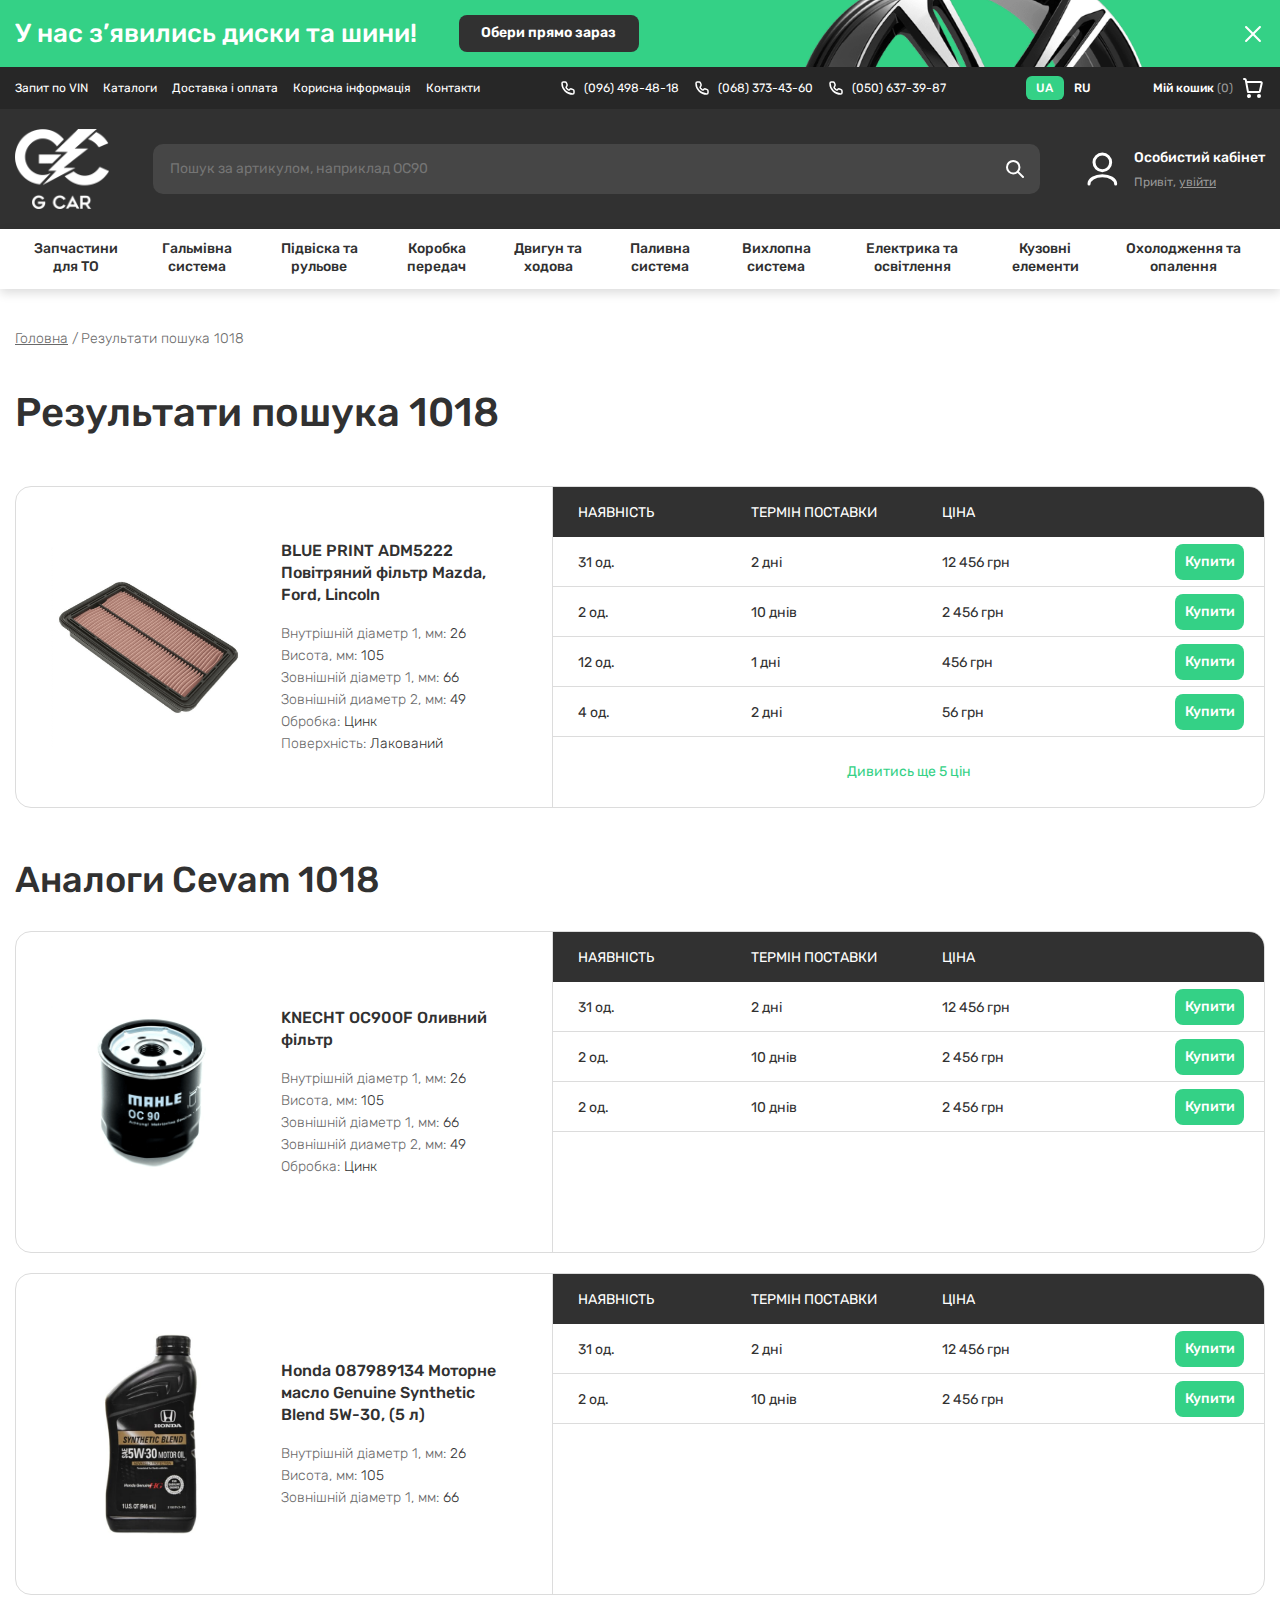
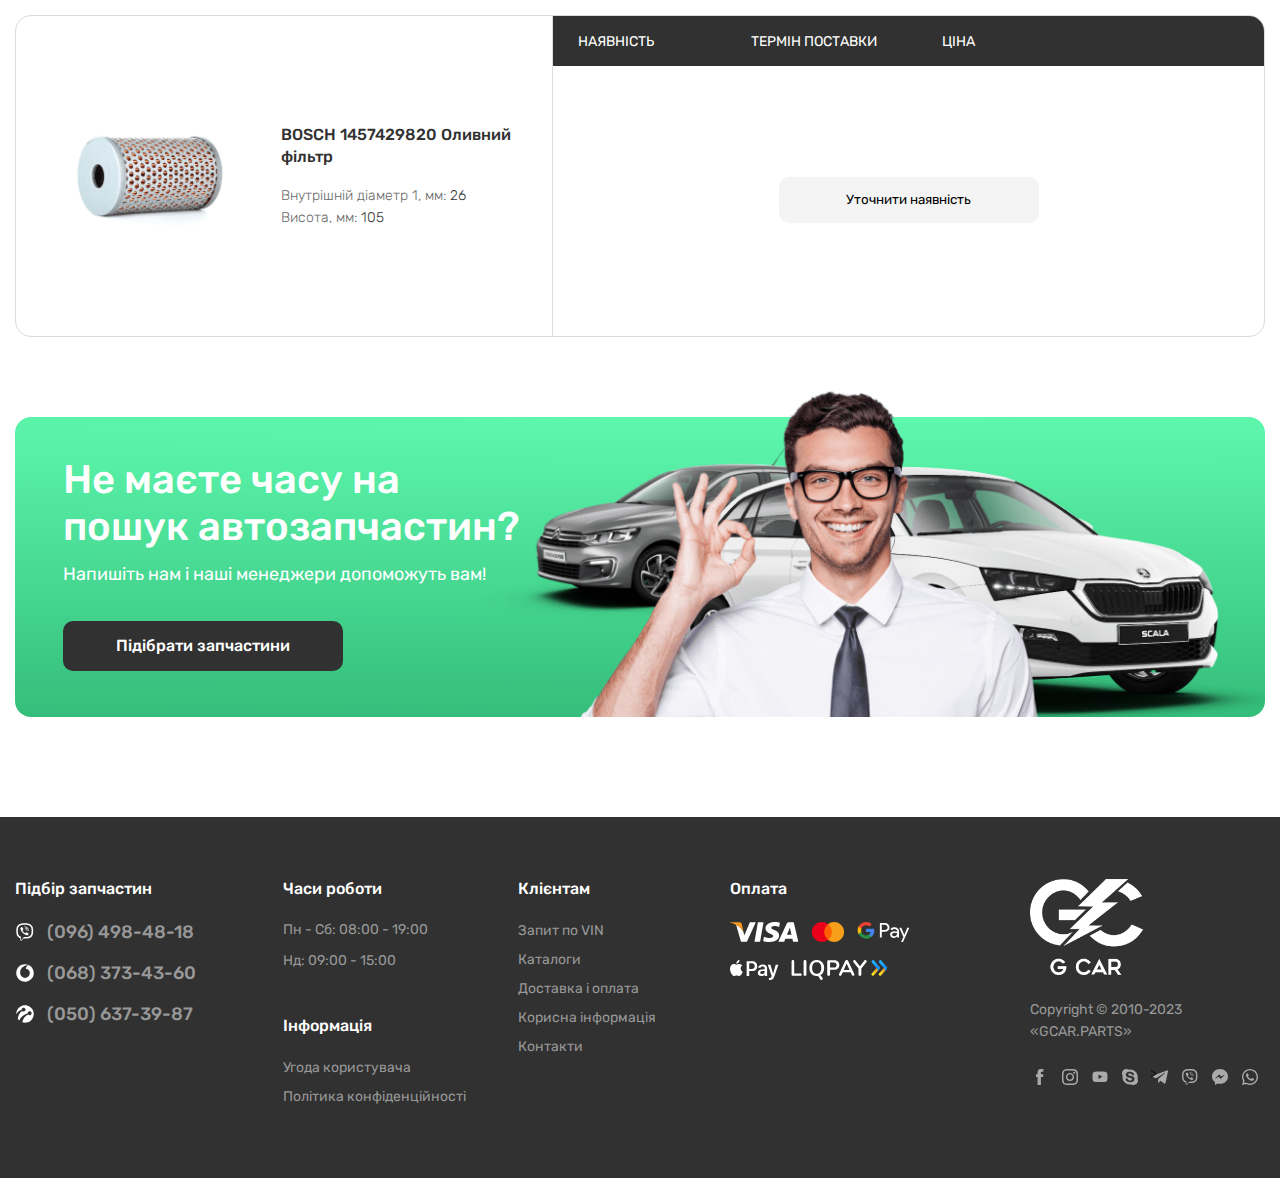
==== commit 7fe7b79f: "Add .search-art-brand section" ====
--- a/art_brand-gc.html
+++ b/art_brand-gc.html
@@ -414,7 +414,156 @@
 				</div>
 			</div>
 
-			
+			<section class="search-art-brand">
+				<div class="content-container">
+					<h2 class="pb-50">Результати пошука 1018</h2>
+					<div class="search-art-brand__item">
+						<div class="search-art-brand__item-left">
+							<img src="img/search-art-brand__item/1.png" alt="BLUE PRINT ADM5222">
+							<div>
+								<a href="#">BLUE PRINT ADM5222 Повітряний фільтр Mazda, Ford, Lincoln</a>
+								<ul>
+									<li>Внутрішній діаметр 1, мм:  <span>26</span></li>
+									<li>Висота, мм:  <span>105</span></li>
+									<li>Зовнішній діаметр 1, мм:  <span>66</span></li>
+									<li>Зовнішній диаметр 2, мм:  <span>49</span></li>
+									<li>Обробка:  <span>Цинк</span></li>
+									<li>Поверхність:  <span>Лакований</span></li>
+								</ul>
+							</div>
+						</div>
+						<div class="search-art-brand__item-right">
+							<div>
+								<p>наявність</p>
+								<p>термін поставки</p>
+								<p>ціна</p>
+							</div>
+							<div>
+								<p>31 од.</p>
+								<p>2 дні</p>
+								<p>12 456 грн</p>
+								<a href="#">Купити</a>
+							</div>
+							<div>
+								<p>2 од.</p>
+								<p>10 днів</p>
+								<p>2 456 грн</p>
+								<a href="#">Купити</a>
+							</div>
+							<div>
+								<p>12 од.</p>
+								<p>1 дні</p>
+								<p>456 грн</p>
+								<a href="#">Купити</a>
+							</div>
+							<div>
+								<p>4 од.</p>
+								<p>2 дні</p>
+								<p>56 грн</p>
+								<a href="#">Купити</a>
+							</div>
+							<div class="search-art-brand__item-right-load">
+								<button onClick="searchLoadItems(this);">Дивитись ще 5 цін</button>
+							</div>
+						</div>
+					</div>
+					<h3>Аналоги Cevam 1018</h3>
+					<div class="search-art-brand__item">
+						<div class="search-art-brand__item-left">
+							<img src="img/search-art-brand__item/2.png" alt="BLUE PRINT ADM5222">
+							<div>
+								<a href="#">KNECHT OC90OF Оливний фільтр</a>
+								<ul>
+									<li>Внутрішній діаметр 1, мм:  <span>26</span></li>
+									<li>Висота, мм:  <span>105</span></li>
+									<li>Зовнішній діаметр 1, мм:  <span>66</span></li>
+									<li>Зовнішній диаметр 2, мм:  <span>49</span></li>
+									<li>Обробка:  <span>Цинк</span></li>
+								</ul>
+							</div>
+						</div>
+						<div class="search-art-brand__item-right">
+							<div>
+								<p>наявність</p>
+								<p>термін поставки</p>
+								<p>ціна</p>
+							</div>
+							<div>
+								<p>31 од.</p>
+								<p>2 дні</p>
+								<p>12 456 грн</p>
+								<a href="#">Купити</a>
+							</div>
+							<div>
+								<p>2 од.</p>
+								<p>10 днів</p>
+								<p>2 456 грн</p>
+								<a href="#">Купити</a>
+							</div>
+							<div>
+								<p>2 од.</p>
+								<p>10 днів</p>
+								<p>2 456 грн</p>
+								<a href="#">Купити</a>
+							</div>
+						</div>
+					</div>
+					<div class="search-art-brand__item">
+						<div class="search-art-brand__item-left">
+							<img src="img/search-art-brand__item/3.jpg" alt="BLUE PRINT ADM5222">
+							<div>
+								<a href="#">Honda 087989134 Моторне масло Genuine Synthetic Blend 5W-30, (5 л)</a>
+								<ul>
+									<li>Внутрішній діаметр 1, мм:  <span>26</span></li>
+									<li>Висота, мм:  <span>105</span></li>
+									<li>Зовнішній діаметр 1, мм:  <span>66</span></li>
+								</ul>
+							</div>
+						</div>
+						<div class="search-art-brand__item-right">
+							<div>
+								<p>наявність</p>
+								<p>термін поставки</p>
+								<p>ціна</p>
+							</div>
+							<div>
+								<p>31 од.</p>
+								<p>2 дні</p>
+								<p>12 456 грн</p>
+								<a href="#">Купити</a>
+							</div>
+							<div>
+								<p>2 од.</p>
+								<p>10 днів</p>
+								<p>2 456 грн</p>
+								<a href="#">Купити</a>
+							</div>
+						</div>
+					</div>
+					<div class="search-art-brand__item">
+						<div class="search-art-brand__item-left">
+							<img src="img/search-art-brand__item/4.png" alt="BLUE PRINT ADM5222">
+							<div>
+								<a href="#">BOSCH 1457429820 Оливний фільтр</a>
+								<ul>
+									<li>Внутрішній діаметр 1, мм:  <span>26</span></li>
+									<li>Висота, мм:  <span>105</span></li>
+								</ul>
+							</div>
+						</div>
+						<div class="search-art-brand__item-right">
+							<div>
+								<p>наявність</p>
+								<p>термін поставки</p>
+								<p>ціна</p>
+							</div>
+							<div class="search-art-brand__item-right-none">
+								<button>Уточнити наявність</button>
+							</div>
+						</div>
+					</div>
+				</div>
+			</section>
 
 			<section class="contact-us">
 				<div class="content-container">
--- a/css/style.css
+++ b/css/style.css
@@ -2576,6 +2576,241 @@
 		padding-right: 15px;
 	}
 }
+.search-art-brand {
+	padding-bottom: 80px;
+}
+.search-art-brand h3 {
+	margin: 50px 0 30px 0;
+	font-size: 36px;
+	line-height: 43px;
+}
+.search-art-brand .content-container > :last-child {
+	margin-bottom: 0;
+}
+.search-art-brand__item {
+	display: -ms-grid;
+	display: grid;
+	-ms-grid-columns: minmax(490px, 42.96875%) 0 1fr;
+	grid-template-columns: minmax(490px, 42.96875%) 1fr;
+	gap: 0;
+	-webkit-box-align: start;
+	    -ms-flex-align: start;
+	        align-items: start;
+	-webkit-box-pack: left;
+	    -ms-flex-pack: left;
+	        justify-content: left;
+	margin-bottom: 20px;
+	border-radius: 16px;
+	background: #FFF;
+	border: 1px solid #DCDCDC;
+	overflow: hidden;
+	-webkit-transition: all 0.3s ease;
+	transition: all 0.3s ease;
+}
+.search-art-brand__item-left {
+	display: -ms-grid;
+	display: grid;
+	-ms-grid-columns: 200px 30px 1fr;
+	grid-template-columns: 200px 1fr;
+	gap: 30px;
+	-webkit-box-align: center;
+	    -ms-flex-align: center;
+	        align-items: center;
+	-webkit-box-pack: left;
+	    -ms-flex-pack: left;
+	        justify-content: left;
+	min-height: 320px;
+	padding: 20px 35px 20px 35px;
+}
+.search-art-brand__item-left img {
+	width: 100%;
+	height: 200px;
+	-o-object-fit: contain;
+	   object-fit: contain;
+}
+.search-art-brand__item-left div a {
+	font-size: 16px;
+	line-height: 22px;
+	color: #313131;
+	font-weight: 500;
+	text-decoration: underline;
+	text-decoration-color: transparent;
+	-webkit-transition: all 0.15s ease;
+	transition: all 0.15s ease;
+}
+.search-art-brand__item-left div ul {
+	margin-top: 18px;
+	display: -webkit-box;
+	display: -ms-flexbox;
+	display: flex;
+	-webkit-box-orient: vertical;
+	-webkit-box-direction: normal;
+	    -ms-flex-direction: column;
+	        flex-direction: column;
+	gap: 2px;
+	-webkit-box-align: start;
+	    -ms-flex-align: start;
+	        align-items: flex-start;
+	-webkit-box-pack: start;
+	    -ms-flex-pack: start;
+	        justify-content: flex-start;
+}
+.search-art-brand__item-left div ul li {
+	font-size: 14px;
+	line-height: 20px;
+	color: #696969;
+	font-weight: 300;
+}
+.search-art-brand__item-left div ul li span {
+	color: #313131;
+}
+.search-art-brand__item-right {
+	border-left: 1px solid #DCDCDC;
+	-ms-flex-item-align: stretch;
+	    -ms-grid-row-align: stretch;
+	    align-self: stretch;
+}
+.search-art-brand__item-right div {
+	display: -ms-grid;
+	display: grid;
+	-ms-grid-columns: 26.02% 0 28.655% 0 1fr 0 auto;
+	grid-template-columns: 26.02% 28.655% 1fr auto;
+	gap: 0;
+	-webkit-box-align: center;
+	    -ms-flex-align: center;
+	        align-items: center;
+	-webkit-box-pack: left;
+	    -ms-flex-pack: left;
+	        justify-content: left;
+	padding: 7px 20px 6px 25px;
+	border-bottom: 1px solid #DCDCDC;
+	-webkit-transition: all 0.15s ease;
+	transition: all 0.15s ease;
+}
+.search-art-brand__item-right div p, .search-art-brand__item-right div a {
+	font-size: 14px;
+	line-height: 17px;
+	color: #313131;
+}
+.search-art-brand__item-right div p {
+	padding-right: 10px;
+}
+.search-art-brand__item-right div a {
+	display: inline-block;
+	padding: 9px 9px 10px 10px;
+	color: #fff;
+	font-weight: 500;
+	text-decoration: none;
+	border-radius: 8px;
+	background: #34D186;
+	-webkit-transition: all 0.15s ease;
+	transition: all 0.15s ease;
+}
+.search-art-brand__item-right > :first-child {
+	display: -ms-grid;
+	display: grid;
+	-ms-grid-columns: 26.02% 0 28.655% 0 1fr;
+	grid-template-columns: 26.02% 28.655% 1fr;
+	gap: 0;
+	-webkit-box-align: center;
+	    -ms-flex-align: center;
+	        align-items: center;
+	-webkit-box-pack: left;
+	    -ms-flex-pack: left;
+	        justify-content: left;
+	min-height: 50px;
+	background: #313131;
+	border-bottom: 0;
+}
+.search-art-brand__item-right > :first-child p {
+	color: #FFF;
+	text-transform: uppercase;
+}
+.search-art-brand__item-right div.search-art-brand__item-right-load {
+	display: -webkit-box;
+	display: -ms-flexbox;
+	display: flex;
+	-webkit-box-orient: horizontal;
+	-webkit-box-direction: normal;
+	    -ms-flex-direction: row;
+	        flex-direction: row;
+	gap: 0;
+	-webkit-box-align: center;
+	    -ms-flex-align: center;
+	        align-items: center;
+	-webkit-box-pack: center;
+	    -ms-flex-pack: center;
+	        justify-content: center;
+	padding: 0;
+	height: 68px;
+	border-bottom: 0;
+}
+.search-art-brand__item-right div.search-art-brand__item-right-load button {
+	display: inline-block;
+	font-size: 14px;
+	line-height: 17px;
+	color: #34D186;
+	text-decoration: underline;
+	text-decoration-color: transparent;
+	background: transparent;
+	-webkit-transition: all 0.15s ease;
+	transition: all 0.15s ease;
+}
+.search-art-brand__item-right div.search-art-brand__item-right-none {
+	display: -webkit-box;
+	display: -ms-flexbox;
+	display: flex;
+	-webkit-box-orient: horizontal;
+	-webkit-box-direction: normal;
+	    -ms-flex-direction: row;
+	        flex-direction: row;
+	gap: 0;
+	-webkit-box-align: center;
+	    -ms-flex-align: center;
+	        align-items: center;
+	-webkit-box-pack: center;
+	    -ms-flex-pack: center;
+	        justify-content: center;
+	padding: 0;
+	min-height: 268px;
+	border-bottom: 0;
+}
+.search-art-brand__item-right div.search-art-brand__item-right-none button {
+	width: 260px;
+	padding: 15px 20px 16px 20px;
+	border-radius: 10px;
+	background: #F4F4F4;
+}
+
+@media (hover: hover) {
+	.search-art-brand__item:hover {
+		-webkit-box-shadow: 0px 4px 14px 0px rgba(0, 0, 0, 0.14);
+		        box-shadow: 0px 4px 14px 0px rgba(0, 0, 0, 0.14);
+	}
+	.search-art-brand__item-left div a:hover {
+		color: #34D186;
+		text-decoration-color: #34D186;
+	}
+	.search-art-brand__item-right div a:hover {
+		color: #fff;
+		background: #313131;
+	}
+	.search-art-brand__item-right div:hover {
+		background: #F4F4F4;
+	}
+	.search-art-brand__item-right > :first-child:hover {
+		background: #313131;
+	}
+	.search-art-brand__item-right div.search-art-brand__item-right-load:hover {
+		background: transparent;
+	}
+	.search-art-brand__item-right div.search-art-brand__item-right-load button:hover {
+		text-decoration-color: #34D186;
+	}
+	.search-art-brand__item-right div.search-art-brand__item-right-none:hover {
+		background: transparent;
+	}
+}
 .titles-category-сards h2, .titles-category-сards h4 {
 	margin-bottom: 50px;
 }
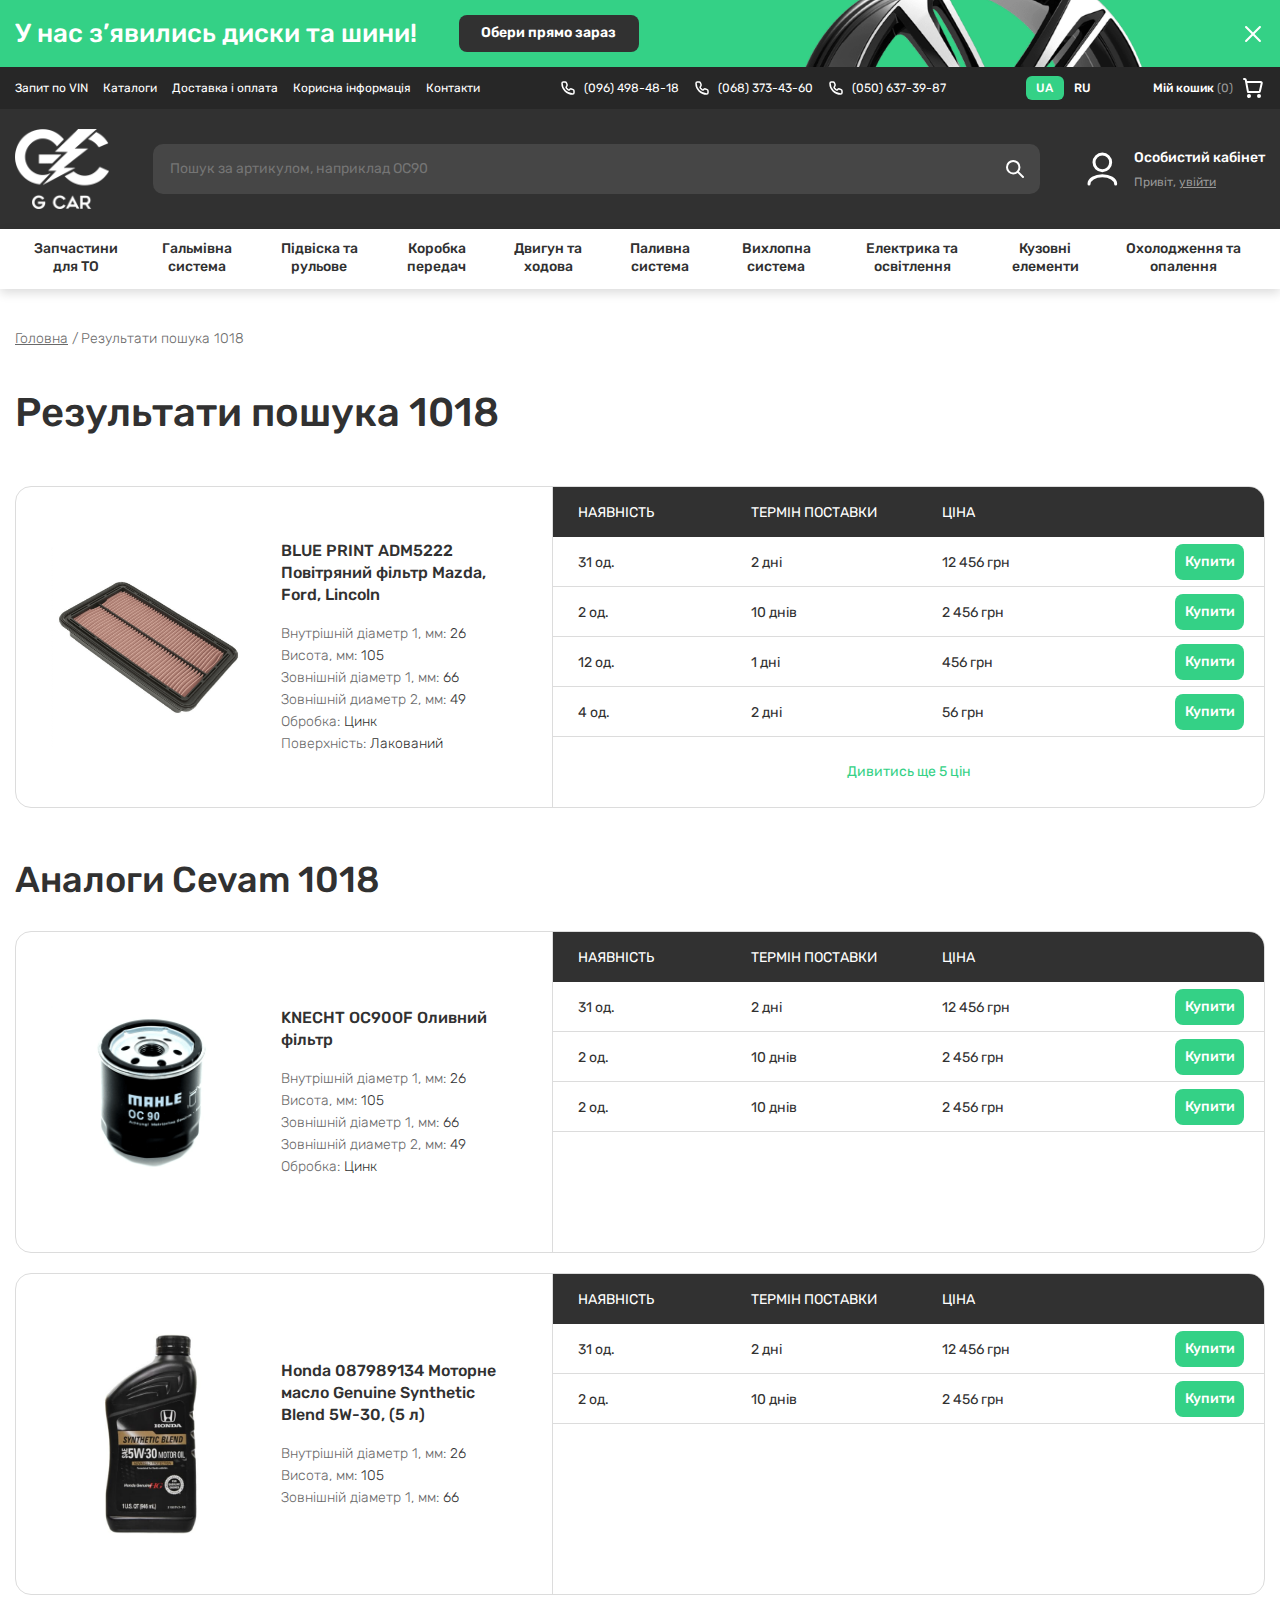
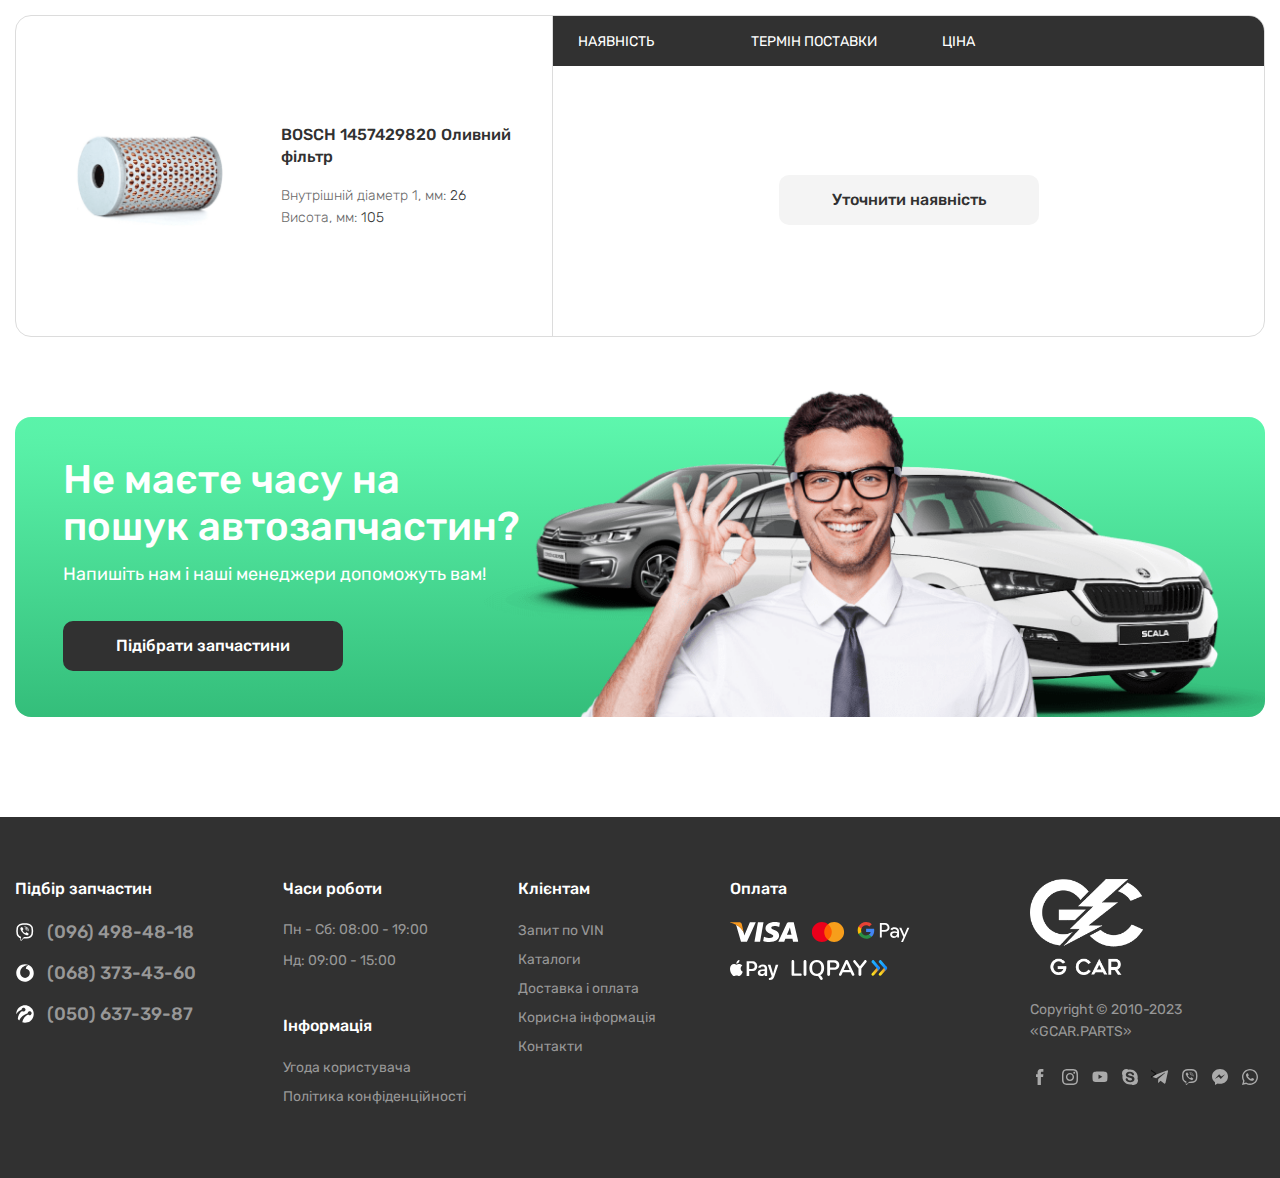
==== commit db88b50e: "Update .breadcrumb" ====
--- a/art_brand-gc.html
+++ b/art_brand-gc.html
@@ -405,13 +405,11 @@
 
 		<main class="main">
 
-			<div>
-				<div class="content-container">
-					<ul class="breadcrumb">
-						<li><a href="#">Головна</a></li>
-						<li>Результати пошука 1018</li>
-					</ul>
-				</div>
+			<div class="content-container">
+				<ul class="breadcrumb">
+					<li><a href="#">Головна</a></li>
+					<li>Результати пошука 1018</li>
+				</ul>
 			</div>
 
 			<section class="search-art-brand">
--- a/css/style.css
+++ b/css/style.css
@@ -1826,6 +1826,25 @@
 		padding-top: 30px;
 	}
 }
+.pb-90 {
+	padding-bottom: 90px;
+}
+
+@media (max-width: 991.5px) {
+	.pb-90 {
+		padding-bottom: 65px;
+	}
+}
+@media (max-width: 767.5px) {
+	.pb-90 {
+		padding-bottom: 50px;
+	}
+}
+@media (max-width: 575.5px) {
+	.pb-90 {
+		padding-bottom: 40px;
+	}
+}
 .car-parts-cards-grid {
 	display: -ms-grid;
 	display: grid;
@@ -2778,6 +2797,10 @@
 .search-art-brand__item-right div.search-art-brand__item-right-none button {
 	width: 260px;
 	padding: 15px 20px 16px 20px;
+	font-size: 16px;
+	line-height: 19px;
+	color: #313131;
+	font-weight: 500;
 	border-radius: 10px;
 	background: #F4F4F4;
 }
@@ -2809,6 +2832,83 @@
 	}
 	.search-art-brand__item-right div.search-art-brand__item-right-none:hover {
 		background: transparent;
+	}
+}
+@media (max-width: 991.5px) {
+	.search-art-brand {
+		padding-bottom: 60px;
+	}
+	.search-art-brand h3 {
+		margin: 40px 0 25px 0;
+		font-size: 30px;
+		line-height: 36px;
+	}
+	.search-art-brand__item {
+		-ms-grid-columns: 1fr;
+		grid-template-columns: 1fr;
+	}
+	.search-art-brand__item-left {
+		min-height: 240px;
+	}
+	.search-art-brand__item-right div.search-art-brand__item-right-load button {
+		text-decoration-color: #34D186;
+	}
+	.search-art-brand__item-right div.search-art-brand__item-right-none {
+		min-height: 90px;
+	}
+}
+@media (max-width: 767.5px) {
+	.search-art-brand {
+		padding-bottom: 48px;
+	}
+	.search-art-brand h3 {
+		margin: 30px 0 20px 0;
+		font-size: 26px;
+		line-height: 31px;
+	}
+}
+@media (max-width: 575.5px) {
+	.search-art-brand {
+		padding-bottom: 35px;
+	}
+	.search-art-brand h3 {
+		margin: 20px 0 15px 0;
+		font-size: 21px;
+		line-height: 25px;
+	}
+	.search-art-brand__item-left {
+		-ms-grid-columns: 1fr;
+		grid-template-columns: 1fr;
+		padding: 30px 15px 15px 15px;
+	}
+	.search-art-brand__item-left img {
+		width: 175px;
+		height: 175px;
+		margin: 0 auto;
+	}
+	.search-art-brand__item-left div ul {
+		margin-top: 10px;
+	}
+	.search-art-brand__item-right div {
+		padding: 7px 15px 6px 15px;
+		-ms-grid-columns: minmax(95px, 30%) 1fr auto;
+		grid-template-columns: minmax(95px, 30%) 1fr auto;
+	}
+	.search-art-brand__item-right div p:nth-child(2) {
+		display: none;
+	}
+	.search-art-brand__item-right div p {
+		padding-right: 6px;
+	}
+	.search-art-brand__item-right > :first-child {
+		-ms-grid-columns: minmax(95px, 30%) 1fr;
+		grid-template-columns: minmax(95px, 30%) 1fr;
+	}
+	.search-art-brand__item-right div.search-art-brand__item-right-load {
+		height: 50px;
+	}
+	.search-art-brand__item-right div.search-art-brand__item-right-none {
+		min-height: 80px;
 	}
 }
 .titles-category-сards h2, .titles-category-сards h4 {
@@ -2931,6 +3031,690 @@
 	}
 	.car-part-for-models__group p {
 		margin-bottom: 7px;
+	}
+}
+.products-grid-4 {
+	display: -ms-grid;
+	display: grid;
+	grid-template-columns: repeat(auto-fill, minmax(270px, 1fr));
+	gap: 27px;
+	-webkit-box-align: stretch;
+	    -ms-flex-align: stretch;
+	        align-items: stretch;
+	-webkit-box-pack: stretch;
+	    -ms-flex-pack: stretch;
+	        justify-content: stretch;
+}
+
+@media (max-width: 575.5px) {
+	.products-grid-4 {
+		gap: 25px;
+	}
+}
+.product {
+	padding: 27px 32px 32px 32px;
+	border-radius: 16px;
+	-webkit-transition: all 0.3s ease;
+	transition: all 0.3s ease;
+}
+.product__name {
+	font-weight: 500;
+}
+.product__name, .product__category {
+	font-size: 16px;
+	line-height: 22px;
+	color: #313131;
+	text-decoration: underline;
+	text-decoration-color: transparent;
+	-webkit-transition: all 0.15s ease;
+	transition: all 0.15s ease;
+}
+.product__image {
+	margin: 20px 0;
+	display: block;
+	width: 100%;
+	height: 236px;
+}
+.product__image img {
+	width: 100%;
+	height: 100%;
+	-o-object-fit: contain;
+	   object-fit: contain;
+}
+.product__image_no {
+	display: -webkit-box;
+	display: -ms-flexbox;
+	display: flex;
+	-webkit-box-orient: horizontal;
+	-webkit-box-direction: normal;
+	    -ms-flex-direction: row;
+	        flex-direction: row;
+	gap: 0;
+	-webkit-box-align: center;
+	    -ms-flex-align: center;
+	        align-items: center;
+	-webkit-box-pack: center;
+	    -ms-flex-pack: center;
+	        justify-content: center;
+}
+.product__image_no img {
+	width: 94.167px;
+	height: 80px;
+}
+.product__price-buy-btn {
+	margin: 30px 0 24px 0;
+	display: -webkit-box;
+	display: -ms-flexbox;
+	display: flex;
+	-webkit-box-orient: horizontal;
+	-webkit-box-direction: normal;
+	    -ms-flex-direction: row;
+	        flex-direction: row;
+	gap: 5px;
+	-webkit-box-align: center;
+	    -ms-flex-align: center;
+	        align-items: center;
+	-webkit-box-pack: justify;
+	    -ms-flex-pack: justify;
+	        justify-content: space-between;
+}
+.product__price-buy-btn p {
+	font-size: 26px;
+	line-height: 36px;
+	color: #313131;
+	font-weight: 500;
+}
+.product__price-buy-btn p:after {
+	content: " " attr(data-currency);
+	font-size: 16px;
+	line-height: 36px;
+	font-weight: 400;
+}
+.product__price-buy-btn button {
+	padding: 15px 15px 16px 15px;
+	font-size: 16px;
+	line-height: 19px;
+	color: #FFF;
+	font-weight: 500;
+	border-radius: 10px;
+	background: #34D186;
+	-webkit-transition: all 0.15s ease;
+	transition: all 0.15s ease;
+}
+.product__term {
+	font-size: 14px;
+	line-height: 17px;
+	color: #696969;
+	font-weight: 300;
+}
+.product__term span {
+	margin-left: 3.6px;
+	color: #313131;
+}
+.product__check-btn {
+	margin: 30px 0 24px 0;
+	display: block;
+	width: 100%;
+	padding: 15px 15px 16px 15px;
+	font-size: 16px;
+	line-height: 19px;
+	color: #313131;
+	font-weight: 500;
+	border-radius: 10px;
+	background: #F4F4F4;
+}
+
+@media (hover: hover) {
+	.product:hover {
+		-webkit-box-shadow: 0px 4px 14px 0px rgba(0, 0, 0, 0.14);
+		        box-shadow: 0px 4px 14px 0px rgba(0, 0, 0, 0.14);
+	}
+	.product__name:hover, .product__category:hover {
+		color: #34D186;
+		text-decoration-color: #34D186;
+	}
+	.product__price-buy-btn button:hover {
+		background: #313131;
+	}
+}
+.products-pagination {
+	margin-top: 34px;
+	display: -webkit-box;
+	display: -ms-flexbox;
+	display: flex;
+	-webkit-box-orient: horizontal;
+	-webkit-box-direction: normal;
+	    -ms-flex-direction: row;
+	        flex-direction: row;
+	gap: 40px;
+	-webkit-box-align: center;
+	    -ms-flex-align: center;
+	        align-items: center;
+	-webkit-box-pack: center;
+	    -ms-flex-pack: center;
+	        justify-content: center;
+}
+.products-pagination__nav {
+	display: inline-block;
+	width: 128px;
+	padding: 15px 0 16px 0;
+	font-size: 16px;
+	line-height: 19px;
+	color: #313131;
+	font-weight: 500;
+	text-align: center;
+	border-radius: 10px;
+	background: #F4F4F4;
+}
+.products-pagination__nav_disabled {
+	color: #DCDCDC;
+	background: #F4F4F4;
+}
+.products-pagination__pages {
+	display: -webkit-box;
+	display: -ms-flexbox;
+	display: flex;
+	-webkit-box-orient: horizontal;
+	-webkit-box-direction: normal;
+	    -ms-flex-direction: row;
+	        flex-direction: row;
+	gap: 19px;
+	-webkit-box-align: center;
+	    -ms-flex-align: center;
+	        align-items: center;
+	-webkit-box-pack: start;
+	    -ms-flex-pack: start;
+	        justify-content: flex-start;
+}
+.products-pagination__pages a {
+	font-size: 16px;
+	line-height: 19px;
+	color: #313131;
+	text-decoration: underline;
+	text-decoration-color: transparent;
+	-webkit-transition: all 0.15s ease;
+	transition: all 0.15s ease;
+}
+
+@media (hover: hover) {
+	.products-pagination__pages a:hover {
+		color: #34D186;
+		text-decoration-color: #34D186;
+	}
+}
+@media (max-width: 991.5px) {
+	.products-pagination {
+		margin-top: 25px;
+	}
+}
+@media (max-width: 767.5px) {
+	.products-pagination__nav {
+		display: none;
+	}
+}
+.links-grid-4 {
+	display: -ms-grid;
+	display: grid;
+	grid-template-columns: repeat(auto-fill, minmax(240px, 1fr));
+	gap: 27px;
+	-webkit-box-align: stretch;
+	    -ms-flex-align: stretch;
+	        align-items: stretch;
+	-webkit-box-pack: stretch;
+	    -ms-flex-pack: stretch;
+	        justify-content: stretch;
+}
+.links-grid-4 div {
+	display: -webkit-box;
+	display: -ms-flexbox;
+	display: flex;
+	-webkit-box-orient: vertical;
+	-webkit-box-direction: normal;
+	    -ms-flex-direction: column;
+	        flex-direction: column;
+	gap: 0;
+	-webkit-box-align: start;
+	    -ms-flex-align: start;
+	        align-items: flex-start;
+	-webkit-box-pack: start;
+	    -ms-flex-pack: start;
+	        justify-content: flex-start;
+}
+.links-grid-4 div a {
+	font-size: 16px;
+	line-height: 30px;
+	color: #313131;
+	text-decoration: underline;
+	text-decoration-color: transparent;
+	-webkit-transition: all 0.15s ease;
+	transition: all 0.15s ease;
+}
+
+@media (hover: hover) {
+	.links-grid-4 div a:hover {
+		color: #34D186;
+		text-decoration-color: #34D186;
+	}
+}
+@media (max-width: 575.5px) {
+	.links-grid-4 {
+		-ms-grid-columns: 1fr 15px 1fr;
+		grid-template-columns: 1fr 1fr;
+		gap: 20px 15px;
+	}
+}
+.category-car-models-grid {
+	display: -ms-grid;
+	display: grid;
+	grid-template-columns: repeat(auto-fill, minmax(240px, 1fr));
+	gap: 27px;
+	-webkit-box-align: stretch;
+	    -ms-flex-align: stretch;
+	        align-items: stretch;
+	-webkit-box-pack: stretch;
+	    -ms-flex-pack: stretch;
+	        justify-content: stretch;
+}
+
+@media (max-width: 526.5px) {
+	.category-car-models-grid {
+		-ms-grid-columns: 300px;
+		grid-template-columns: 300px;
+		-webkit-box-pack: center;
+		    -ms-flex-pack: center;
+		        justify-content: center;
+		gap: 20px;
+	}
+	.h2_mw526-center {
+		text-align: center;
+	}
+}
+.category-car-model {
+	position: relative;
+	padding: 19px 17px 27px 19px;
+	border-radius: 16px;
+	-webkit-transition: all 0.3s ease;
+	transition: all 0.3s ease;
+}
+.category-car-model:after {
+	content: "";
+	position: absolute;
+	z-index: 1;
+	top: 31px;
+	right: 17px;
+	display: inline-block;
+	width: 20px;
+	height: 20px;
+	background: url("../img/arrow_grey.svg") no-repeat;
+	background-size: 100% 100%;
+	-webkit-transform: rotate(-90deg);
+	        transform: rotate(-90deg);
+}
+.category-car-model__img-title {
+	position: relative;
+	z-index: 2;
+	display: -webkit-box;
+	display: -ms-flexbox;
+	display: flex;
+	-webkit-box-orient: horizontal;
+	-webkit-box-direction: normal;
+	    -ms-flex-direction: row;
+	        flex-direction: row;
+	gap: 20px;
+	-webkit-box-align: center;
+	    -ms-flex-align: center;
+	        align-items: center;
+	-webkit-box-pack: stretch;
+	    -ms-flex-pack: stretch;
+	        justify-content: stretch;
+	padding: 0 20px 0 2px;
+}
+.category-car-model__img-title img {
+	width: 40px;
+	height: 40px;
+	-o-object-fit: contain;
+	   object-fit: contain;
+}
+.category-car-model__img-title div p {
+	color: #313131;
+	text-decoration: underline;
+	text-decoration-color: transparent;
+	-webkit-transition: all 0.15s ease;
+	transition: all 0.15s ease;
+}
+.category-car-model__img-title div p:nth-child(1) {
+	font-size: 14px;
+	line-height: 19px;
+}
+.category-car-model__img-title div p:nth-child(2) {
+	font-size: 16px;
+	line-height: 22px;
+}
+.category-car-model__models {
+	margin-top: 18px;
+	display: -webkit-box;
+	display: -ms-flexbox;
+	display: flex;
+	-webkit-box-orient: vertical;
+	-webkit-box-direction: normal;
+	    -ms-flex-direction: column;
+	        flex-direction: column;
+	gap: 0;
+	-webkit-box-align: start;
+	    -ms-flex-align: start;
+	        align-items: flex-start;
+	-webkit-box-pack: start;
+	    -ms-flex-pack: start;
+	        justify-content: flex-start;
+}
+.category-car-model__models a {
+	font-size: 14px;
+	line-height: 30px;
+	color: #313131;
+}
+.category-car-model__open-all {
+	margin-top: 12px;
+	font-size: 14px;
+	line-height: 20px;
+	color: #34D186;
+	text-decoration: underline;
+	background: transparent;
+}
+
+@media (hover: hover) {
+	.category-car-model:hover {
+		background: #FFF;
+		-webkit-box-shadow: 0px 4px 14px 0px rgba(0, 0, 0, 0.14);
+		        box-shadow: 0px 4px 14px 0px rgba(0, 0, 0, 0.14);
+	}
+	.category-car-model__img-title:hover div p {
+		color: #34D186;
+		text-decoration-color: #34D186;
+	}
+	.category-car-model__models a:hover {
+		text-decoration: underline;
+	}
+}
+.garage {
+	display: -ms-grid;
+	display: grid;
+	-ms-grid-columns: 190px 10px 1fr 10px 190px;
+	grid-template-columns: 190px 1fr 190px;
+	gap: 10px;
+	-webkit-box-align: start;
+	    -ms-flex-align: start;
+	        align-items: start;
+	-webkit-box-pack: stretch;
+	    -ms-flex-pack: stretch;
+	        justify-content: stretch;
+}
+.garage button {
+	min-height: 50px;
+	text-align: left;
+	border-radius: 10px;
+}
+.garage__my, .garage__add {
+	position: relative;
+	padding: 0 44px 0 20px;
+	font-size: 16px;
+	line-height: 19px;
+	color: #FFF;
+	font-weight: 500;
+}
+.garage__my:after, .garage__add:after {
+	content: "";
+	position: absolute;
+	top: 15px;
+	right: 16px;
+	display: inline-block;
+	width: 20px;
+	height: 20px;
+}
+.garage__my {
+	background: #313131;
+}
+.garage__my:after {
+	background: url("../img/arrow_white.svg") no-repeat;
+	background-size: 100% 100%;
+}
+.garage__car {
+	padding: 8px 18px;
+	background: #F4F4F4;
+}
+.garage__car p:nth-child(1) {
+	font-size: 14px;
+	line-height: 17px;
+	color: #313131;
+}
+.garage__car p:nth-child(2) {
+	margin-top: 2px;
+	font-size: 12px;
+	line-height: 14px;
+	color: #696969;
+}
+.garage__add {
+	background: #34D186;
+}
+.garage__add:after {
+	background: url("../img/plus.svg") no-repeat;
+	background-size: 100% 100%;
+}
+
+@media (max-width: 991.5px) {
+	.garage__car {
+		padding: 8px 10px;
+	}
+}
+@media (max-width: 767.5px) {
+	.garage {
+		-ms-grid-columns: 1fr 1fr;
+		grid-template-columns: 1fr 1fr;
+	}
+	.garage__car {
+		-ms-grid-row: 1;
+		-ms-grid-row-span: 1;
+		grid-row: 1/2;
+		-ms-grid-column: 1;
+		-ms-grid-column-span: 2;
+		grid-column: 1/3;
+	}
+}
+@media (max-width: 410px) {
+	.garage {
+		-ms-grid-columns: 1fr;
+		grid-template-columns: 1fr;
+	}
+	.garage__car {
+		-ms-grid-row: 2;
+		-ms-grid-row-span: 1;
+		grid-row: 2/3;
+		-ms-grid-column: 1;
+		-ms-grid-column-span: 1;
+		grid-column: 1/2;
+	}
+}
+.sorting {
+	display: -webkit-box;
+	display: -ms-flexbox;
+	display: flex;
+	-webkit-box-orient: horizontal;
+	-webkit-box-direction: normal;
+	    -ms-flex-direction: row;
+	        flex-direction: row;
+	gap: 16px;
+	-webkit-box-align: start;
+	    -ms-flex-align: start;
+	        align-items: flex-start;
+	-webkit-box-pack: start;
+	    -ms-flex-pack: start;
+	        justify-content: flex-start;
+}
+.sorting p {
+	padding-top: 12px;
+	font-size: 14px;
+	line-height: 17px;
+	color: #313131;
+}
+.sorting__btns {
+	display: -webkit-box;
+	display: -ms-flexbox;
+	display: flex;
+	-webkit-box-orient: horizontal;
+	-webkit-box-direction: normal;
+	    -ms-flex-direction: row;
+	        flex-direction: row;
+	gap: 10px;
+	-webkit-box-align: start;
+	    -ms-flex-align: start;
+	        align-items: flex-start;
+	-webkit-box-pack: start;
+	    -ms-flex-pack: start;
+	        justify-content: flex-start;
+	-ms-flex-wrap: wrap;
+	    flex-wrap: wrap;
+}
+.sorting__btn {
+	position: relative;
+	min-height: 40px;
+	padding: 10px 40px 10px 14px;
+	font-size: 14px;
+	line-height: 17px;
+	color: #313131;
+	font-weight: 500;
+	border-radius: 8px;
+	background: transparent;
+	-webkit-transition: all 0.15s ease;
+	transition: all 0.15s ease;
+}
+.sorting__btn:after {
+	content: "";
+	position: absolute;
+	top: 10px;
+	right: 14px;
+	display: inline-block;
+	width: 20px;
+	height: 20px;
+	background: url("../img/sorting_arrow.svg") no-repeat;
+	background-size: 100% 100%;
+}
+.sorting__btn_active {
+	background: #F4F4F4;
+}
+.sorting__btn_mode2:after {
+	-webkit-transform: rotate(180deg);
+	        transform: rotate(180deg);
+}
+
+@media (max-width: 575.5px) {
+	.sorting {
+		-webkit-box-orient: vertical;
+		-webkit-box-direction: normal;
+		    -ms-flex-direction: column;
+		        flex-direction: column;
+		-webkit-box-align: center;
+		    -ms-flex-align: center;
+		        align-items: center;
+		gap: 10px;
+	}
+	.sorting__btns {
+		-webkit-box-pack: center;
+		    -ms-flex-pack: center;
+		        justify-content: center;
+	}
+}
+.current-car {
+	display: -ms-grid;
+	display: grid;
+	-ms-grid-columns: 23.4375% 30px 1fr 30px 1fr;
+	grid-template-columns: 23.4375% 1fr 1fr;
+	gap: 0 30px;
+	-webkit-box-align: start;
+	    -ms-flex-align: start;
+	        align-items: start;
+	-webkit-box-pack: stretch;
+	    -ms-flex-pack: stretch;
+	        justify-content: stretch;
+}
+.current-car__image-model {
+	padding-top: 18px;
+	text-align: center;
+}
+.current-car__image-model img {
+	width: 190px;
+	height: 130px;
+}
+.current-car__image-model p {
+	margin-top: 10px;
+	font-size: 18px;
+	line-height: 24px;
+	color: #313131;
+}
+.current-car__table-row {
+	padding: 16px 17px;
+	display: -webkit-box;
+	display: -ms-flexbox;
+	display: flex;
+	-webkit-box-orient: horizontal;
+	-webkit-box-direction: normal;
+	    -ms-flex-direction: row;
+	        flex-direction: row;
+	gap: 20px;
+	-webkit-box-align: center;
+	    -ms-flex-align: center;
+	        align-items: center;
+	-webkit-box-pack: start;
+	    -ms-flex-pack: start;
+	        justify-content: flex-start;
+	border-bottom: 1px solid #DCDCDC;
+}
+.current-car__table-row p {
+	width: calc(50% - 10px);
+	font-size: 14px;
+	line-height: 17px;
+}
+.current-car__table-row p:nth-child(1) {
+	color: #696969;
+	font-weight: 300;
+}
+.current-car__table-row p:nth-child(2) {
+	color: #313131;
+}
+
+@media (max-width: 991.5px) {
+	.current-car {
+		-ms-grid-columns: 31.2% 1fr;
+		grid-template-columns: 31.2% 1fr;
+	}
+	.current-car__table:nth-child(3) {
+		-ms-grid-column: 2;
+		-ms-grid-column-span: 1;
+		grid-column: 2/3;
+	}
+}
+@media (max-width: 767.5px) {
+	.current-car {
+		-ms-grid-columns: 1fr;
+		grid-template-columns: 1fr;
+	}
+	.current-car__image-model {
+		padding-top: 0;
+		margin-bottom: 30px;
+	}
+	.current-car__table:nth-child(2) .current-car__table-row:first-child {
+		border-top: 1px solid #DCDCDC;
+	}
+	.current-car__table:nth-child(3) {
+		-ms-grid-column: 1;
+		-ms-grid-column-span: 1;
+		grid-column: 1/2;
+	}
+}
+@media (max-width: 575.5px) {
+	.current-car__image-model {
+		margin-bottom: 20px;
+	}
+	.current-car__table-row {
+		padding: 12px 10px;
 	}
 }
 .footer {
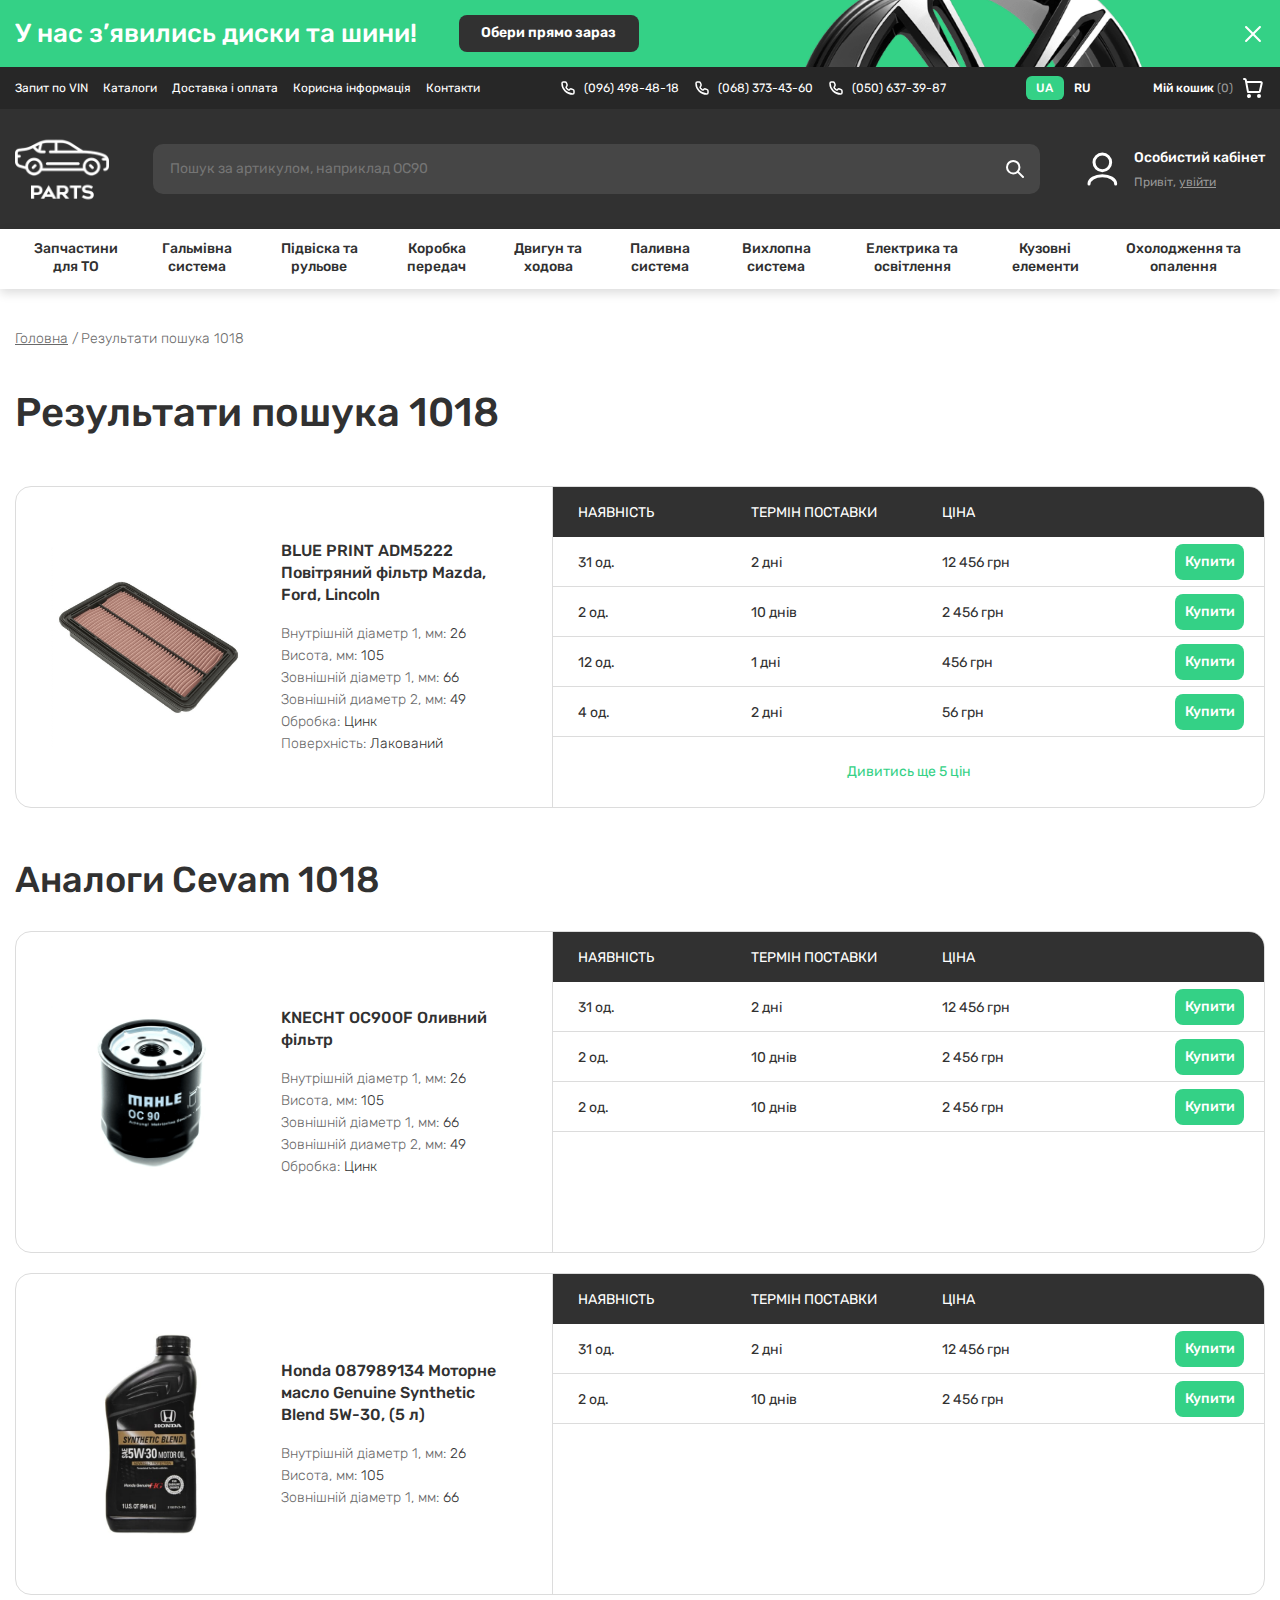
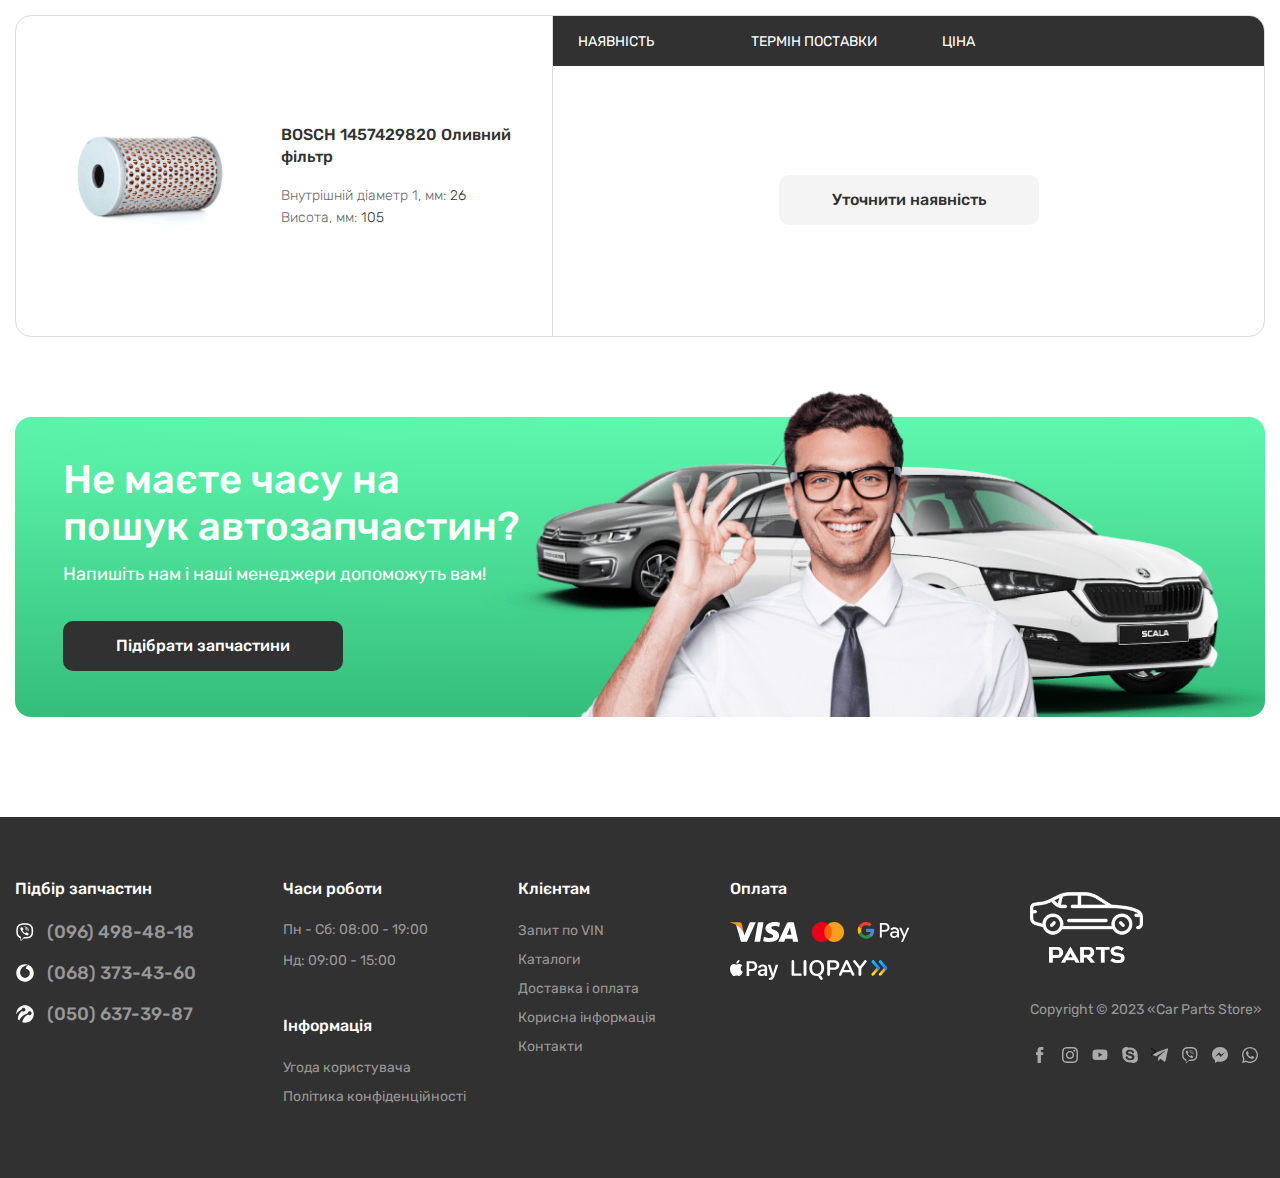
==== commit 132777ec: "Update .footer__copy" ====
--- a/art_brand-gc.html
+++ b/art_brand-gc.html
@@ -637,7 +637,7 @@
 
 					<div class="footer__logo-copy-socials">
 						<img class="footer__logo" src="img/logo.png" alt="Logo">
-						<p class="footer__copy">Copyright © 2010-2023 «GCAR.PARTS»</p>
+						<p class="footer__copy">Copyright © 2023 «Car Parts Store»</p>
 						<div class="footer__socials">
 							<a href="#" aria-label="Facebook" class="icon icon-socials icon-socials-facebook"></a>
 							<a href="#" aria-label="Instagram" class="icon icon-socials icon-socials-instagram"></a>
--- a/css/style.css
+++ b/css/style.css
@@ -3052,6 +3052,10 @@
 	}
 }
 .product {
+	display: -ms-grid;
+	display: grid;
+	-ms-grid-rows: auto auto 1fr;
+	grid-template-rows: auto auto 1fr;
 	padding: 27px 32px 32px 32px;
 	border-radius: 16px;
 	-webkit-transition: all 0.3s ease;
@@ -3060,7 +3064,7 @@
 .product__name {
 	font-weight: 500;
 }
-.product__name, .product__category {
+.product__name, .product__category a {
 	font-size: 16px;
 	line-height: 22px;
 	color: #313131;
@@ -3169,7 +3173,7 @@
 		-webkit-box-shadow: 0px 4px 14px 0px rgba(0, 0, 0, 0.14);
 		        box-shadow: 0px 4px 14px 0px rgba(0, 0, 0, 0.14);
 	}
-	.product__name:hover, .product__category:hover {
+	.product__name:hover, .product__category a:hover {
 		color: #34D186;
 		text-decoration-color: #34D186;
 	}
@@ -3331,6 +3335,11 @@
 }
 .category-car-model {
 	position: relative;
+	display: -ms-grid;
+	display: grid;
+	justify-items: start;
+	-ms-grid-rows: auto 1fr auto;
+	grid-template-rows: auto 1fr auto;
 	padding: 19px 17px 27px 19px;
 	border-radius: 16px;
 	-webkit-transition: all 0.3s ease;
@@ -3353,6 +3362,8 @@
 .category-car-model__img-title {
 	position: relative;
 	z-index: 2;
+	-ms-grid-column-align: stretch;
+	    justify-self: stretch;
 	display: -webkit-box;
 	display: -ms-flexbox;
 	display: flex;
@@ -3481,12 +3492,15 @@
 	padding: 8px 18px;
 	background: #F4F4F4;
 }
-.garage__car p:nth-child(1) {
+.garage__car span {
+	display: block;
+}
+.garage__car span:nth-child(1) {
 	font-size: 14px;
 	line-height: 17px;
 	color: #313131;
 }
-.garage__car p:nth-child(2) {
+.garage__car span:nth-child(2) {
 	margin-top: 2px;
 	font-size: 12px;
 	line-height: 14px;
